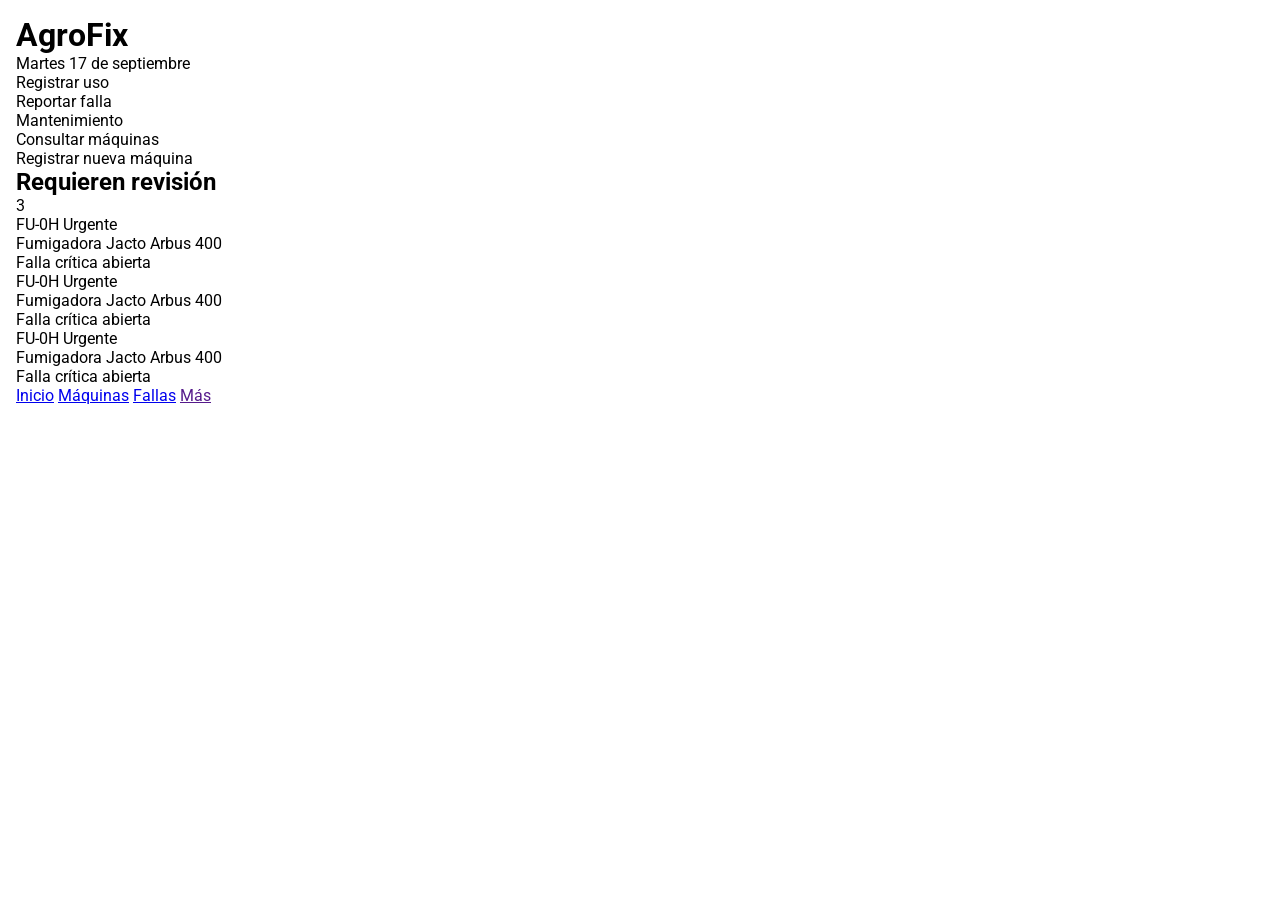
==== index.html @ add8a88b "First commit" ====
<!DOCTYPE html>
<html lang="en">
<head>
    <meta charset="UTF-8">
    <meta name="viewport" content="width=device-width, initial-scale=1.0">
    <title>AgroFix</title>

    <link rel="stylesheet" href="./assets/css/main.css">

    <link rel="preconnect" href="https://fonts.googleapis.com">
    <link rel="preconnect" href="https://fonts.gstatic.com" crossorigin>
    <link href="https://fonts.googleapis.com/css2?family=Roboto:ital,wght@0,100..900;1,100..900&display=swap" rel="stylesheet">
</head>
<body>
    <header>
        <h1>AgroFix</h1>
        <span>Martes 17 de septiembre</span>
    </header>

    <main>
        <section>
            <div>Registrar uso</div>
            <div>Reportar falla</div>
            <div>Mantenimiento</div>
            <div>Consultar máquinas</div>
            <div>Registrar nueva máquina</div>
        </section>

        <section>
            <div>
                <h2>Requieren revisión</h2>
                <span>3</span>
            </div>
            <div>
                <div>
                    <span>FU-0H</span>
                    <span>Urgente</span>
                </div>
                <div>
                    <p>Fumigadora Jacto Arbus 400</p>
                    <p>Falla crítica abierta</p>
                </div>
            </div>
            <div>
                <div>
                    <span>FU-0H</span>
                    <span>Urgente</span>
                </div>
                <p>Fumigadora Jacto Arbus 400</p>
                <p>Falla crítica abierta</p>
            </div>
            <div>
                <div>
                    <span>FU-0H</span>
                    <span>Urgente</span>
                </div>
                <p>Fumigadora Jacto Arbus 400</p>
                <p>Falla crítica abierta</p>
            </div>
        </section>

        <nav>
            <a href="/">Inicio</a>
            <a href="./pages/maquinas.html">Máquinas</a>
            <a href="./pages/fallas.html">Fallas</a>
            <a href="">Más</a>
        </nav>
    </main>
</body>
</html>
---- assets/css/main.css ----
@import url("variables.css");

* {
    margin: 0;
    padding: 0;
    box-sizing: border-box;
    font-family: var(--main-font);
}

body {
    background: var(--exterior-color);
    padding: var(--space-4);
}
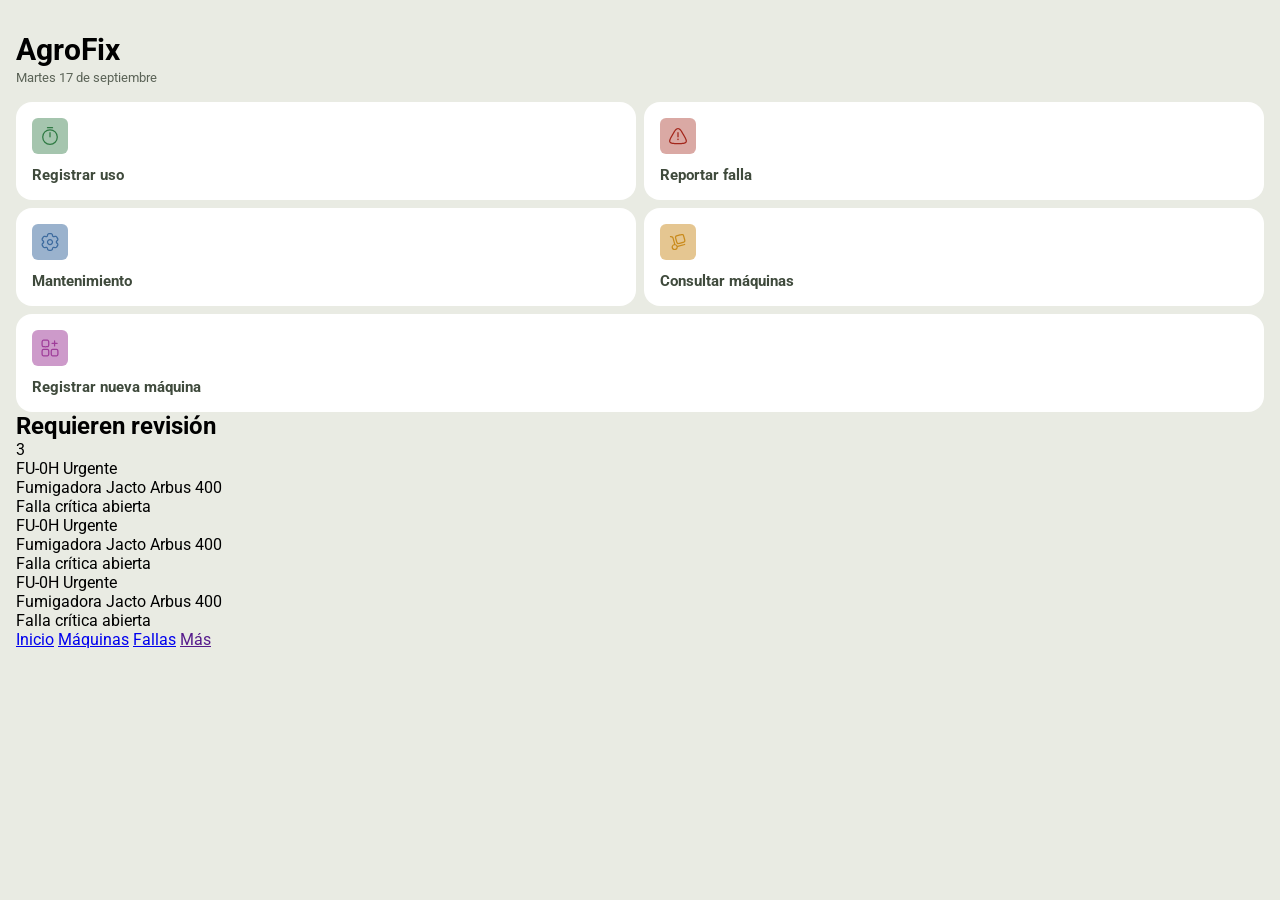
==== commit 98f67fcf: "Basic styles for main components at index.html" ====
--- a/index.html
+++ b/index.html
@@ -10,20 +10,48 @@
     <link rel="preconnect" href="https://fonts.googleapis.com">
     <link rel="preconnect" href="https://fonts.gstatic.com" crossorigin>
     <link href="https://fonts.googleapis.com/css2?family=Roboto:ital,wght@0,100..900;1,100..900&display=swap" rel="stylesheet">
+    <link rel="stylesheet" href="./assets/css/pages-styles/index.css">
 </head>
 <body>
-    <header>
+    <header class="index__header-container">
         <h1>AgroFix</h1>
-        <span>Martes 17 de septiembre</span>
+        <span class="index__header-date">Martes 17 de septiembre</span>
     </header>
 
     <main>
-        <section>
-            <div>Registrar uso</div>
-            <div>Reportar falla</div>
-            <div>Mantenimiento</div>
-            <div>Consultar máquinas</div>
-            <div>Registrar nueva máquina</div>
+        <section class="index__main-container">
+            <div class="index__registration">
+                <div class="index__main-svg-container--green">
+                    <svg xmlns="http://www.w3.org/2000/svg" width="20" height="20" viewBox="0 0 24 24" fill="none"><path d="M20.75 13.25C20.75 18.08 16.83 22 12 22C7.17 22 3.25 18.08 3.25 13.25C3.25 8.42 7.17 4.5 12 4.5C16.83 4.5 20.75 8.42 20.75 13.25Z" stroke="currentColor" stroke-width="1.5" stroke-linecap="round" stroke-linejoin="round"></path><path d="M12 8V13" stroke="currentColor" stroke-width="1.5" stroke-linecap="round" stroke-linejoin="round"></path><path d="M9 2H15" stroke="currentColor" stroke-width="1.5" stroke-miterlimit="10" stroke-linecap="round" stroke-linejoin="round"></path></svg>
+                </div>
+                <span class="index__main-card-text">Registrar uso</span>
+            </div>
+            <div class="index__registration">
+                <div class="index__main-svg-container--red">
+                    <svg xmlns="http://www.w3.org/2000/svg" width="20" height="20" viewBox="0 0 24 24" fill="none"><path d="M12 7.25C12.4142 7.25 12.75 7.58579 12.75 8V13C12.75 13.4142 12.4142 13.75 12 13.75C11.5858 13.75 11.25 13.4142 11.25 13V8C11.25 7.58579 11.5858 7.25 12 7.25Z" fill="currentColor"></path><path d="M12 17C12.5523 17 13 16.5523 13 16C13 15.4477 12.5523 15 12 15C11.4477 15 11 15.4477 11 16C11 16.5523 11.4477 17 12 17Z" fill="currentColor"></path><path fill-rule="evenodd" clip-rule="evenodd" d="M8.2944 4.47643C9.36631 3.11493 10.5018 2.25 12 2.25C13.4981 2.25 14.6336 3.11493 15.7056 4.47643C16.7598 5.81544 17.8769 7.79622 19.3063 10.3305L19.7418 11.1027C20.9234 13.1976 21.8566 14.8523 22.3468 16.1804C22.8478 17.5376 22.9668 18.7699 22.209 19.8569C21.4736 20.9118 20.2466 21.3434 18.6991 21.5471C17.1576 21.75 15.0845 21.75 12.4248 21.75H11.5752C8.91552 21.75 6.84239 21.75 5.30082 21.5471C3.75331 21.3434 2.52637 20.9118 1.79099 19.8569C1.03318 18.7699 1.15218 17.5376 1.65314 16.1804C2.14334 14.8523 3.07658 13.1977 4.25818 11.1027L4.69361 10.3307C6.123 7.79629 7.24019 5.81547 8.2944 4.47643ZM9.47297 5.40432C8.49896 6.64148 7.43704 8.51988 5.96495 11.1299L5.60129 11.7747C4.37507 13.9488 3.50368 15.4986 3.06034 16.6998C2.6227 17.8855 2.68338 18.5141 3.02148 18.9991C3.38202 19.5163 4.05873 19.8706 5.49659 20.0599C6.92858 20.2484 8.9026 20.25 11.6363 20.25H12.3636C15.0974 20.25 17.0714 20.2484 18.5034 20.0599C19.9412 19.8706 20.6179 19.5163 20.9785 18.9991C21.3166 18.5141 21.3773 17.8855 20.9396 16.6998C20.4963 15.4986 19.6249 13.9488 18.3987 11.7747L18.035 11.1299C16.5629 8.51987 15.501 6.64148 14.527 5.40431C13.562 4.17865 12.8126 3.75 12 3.75C11.1874 3.75 10.4379 4.17865 9.47297 5.40432Z" fill="currentColor"></path></svg>
+                </div>
+                <span class="index__main-card-text">Reportar falla</span>
+            </div>
+            <div class="index__registration">
+                <div class="index__main-svg-container--blue">
+                    <svg xmlns="http://www.w3.org/2000/svg" width="20" height="20" viewBox="0 0 24 24" fill="none"><path fill-rule="evenodd" clip-rule="evenodd" d="M12 8.25C9.92894 8.25 8.25 9.92893 8.25 12C8.25 14.0711 9.92894 15.75 12 15.75C14.0711 15.75 15.75 14.0711 15.75 12C15.75 9.92893 14.0711 8.25 12 8.25ZM9.75 12C9.75 10.7574 10.7574 9.75 12 9.75C13.2426 9.75 14.25 10.7574 14.25 12C14.25 13.2426 13.2426 14.25 12 14.25C10.7574 14.25 9.75 13.2426 9.75 12Z" fill="currentColor"></path><path fill-rule="evenodd" clip-rule="evenodd" d="M11.9747 1.25C11.5303 1.24999 11.1592 1.24999 10.8546 1.27077C10.5375 1.29241 10.238 1.33905 9.94761 1.45933C9.27379 1.73844 8.73843 2.27379 8.45932 2.94762C8.31402 3.29842 8.27467 3.66812 8.25964 4.06996C8.24756 4.39299 8.08454 4.66251 7.84395 4.80141C7.60337 4.94031 7.28845 4.94673 7.00266 4.79568C6.64714 4.60777 6.30729 4.45699 5.93083 4.40743C5.20773 4.31223 4.47642 4.50819 3.89779 4.95219C3.64843 5.14353 3.45827 5.3796 3.28099 5.6434C3.11068 5.89681 2.92517 6.21815 2.70294 6.60307L2.67769 6.64681C2.45545 7.03172 2.26993 7.35304 2.13562 7.62723C1.99581 7.91267 1.88644 8.19539 1.84541 8.50701C1.75021 9.23012 1.94617 9.96142 2.39016 10.5401C2.62128 10.8412 2.92173 11.0602 3.26217 11.2741C3.53595 11.4461 3.68788 11.7221 3.68786 12C3.68785 12.2778 3.53592 12.5538 3.26217 12.7258C2.92169 12.9397 2.62121 13.1587 2.39007 13.4599C1.94607 14.0385 1.75012 14.7698 1.84531 15.4929C1.88634 15.8045 1.99571 16.0873 2.13552 16.3727C2.26983 16.6469 2.45535 16.9682 2.67758 17.3531L2.70284 17.3969C2.92507 17.7818 3.11058 18.1031 3.28089 18.3565C3.45817 18.6203 3.64833 18.8564 3.89769 19.0477C4.47632 19.4917 5.20763 19.6877 5.93073 19.5925C6.30717 19.5429 6.647 19.3922 7.0025 19.2043C7.28833 19.0532 7.60329 19.0596 7.8439 19.1986C8.08452 19.3375 8.24756 19.607 8.25964 19.9301C8.27467 20.3319 8.31403 20.7016 8.45932 21.0524C8.73843 21.7262 9.27379 22.2616 9.94761 22.5407C10.238 22.661 10.5375 22.7076 10.8546 22.7292C11.1592 22.75 11.5303 22.75 11.9747 22.75H12.0252C12.4697 22.75 12.8407 22.75 13.1454 22.7292C13.4625 22.7076 13.762 22.661 14.0524 22.5407C14.7262 22.2616 15.2616 21.7262 15.5407 21.0524C15.686 20.7016 15.7253 20.3319 15.7403 19.93C15.7524 19.607 15.9154 19.3375 16.156 19.1985C16.3966 19.0596 16.7116 19.0532 16.9974 19.2042C17.3529 19.3921 17.6927 19.5429 18.0692 19.5924C18.7923 19.6876 19.5236 19.4917 20.1022 19.0477C20.3516 18.8563 20.5417 18.6203 20.719 18.3565C20.8893 18.1031 21.0748 17.7818 21.297 17.3969L21.3223 17.3531C21.5445 16.9682 21.7301 16.6468 21.8644 16.3726C22.0042 16.0872 22.1135 15.8045 22.1546 15.4929C22.2498 14.7697 22.0538 14.0384 21.6098 13.4598C21.3787 13.1586 21.0782 12.9397 20.7378 12.7258C20.464 12.5538 20.3121 12.2778 20.3121 11.9999C20.3121 11.7221 20.464 11.4462 20.7377 11.2742C21.0783 11.0603 21.3788 10.8414 21.6099 10.5401C22.0539 9.96149 22.2499 9.23019 22.1547 8.50708C22.1136 8.19546 22.0043 7.91274 21.8645 7.6273C21.7302 7.35313 21.5447 7.03183 21.3224 6.64695L21.2972 6.60318C21.0749 6.21825 20.8894 5.89688 20.7191 5.64347C20.5418 5.37967 20.3517 5.1436 20.1023 4.95225C19.5237 4.50826 18.7924 4.3123 18.0692 4.4075C17.6928 4.45706 17.353 4.60782 16.9975 4.79572C16.7117 4.94679 16.3967 4.94036 16.1561 4.80144C15.9155 4.66253 15.7524 4.39297 15.7403 4.06991C15.7253 3.66808 15.686 3.2984 15.5407 2.94762C15.2616 2.27379 14.7262 1.73844 14.0524 1.45933C13.762 1.33905 13.4625 1.29241 13.1454 1.27077C12.8407 1.24999 12.4697 1.24999 12.0252 1.25H11.9747ZM10.5216 2.84515C10.5988 2.81319 10.716 2.78372 10.9567 2.76729C11.2042 2.75041 11.5238 2.75 12 2.75C12.4762 2.75 12.7958 2.75041 13.0432 2.76729C13.284 2.78372 13.4012 2.81319 13.4783 2.84515C13.7846 2.97202 14.028 3.21536 14.1548 3.52165C14.1949 3.61826 14.228 3.76887 14.2414 4.12597C14.271 4.91835 14.68 5.68129 15.4061 6.10048C16.1321 6.51968 16.9974 6.4924 17.6984 6.12188C18.0143 5.9549 18.1614 5.90832 18.265 5.89467C18.5937 5.8514 18.9261 5.94047 19.1891 6.14228C19.2554 6.19312 19.3395 6.27989 19.4741 6.48016C19.6125 6.68603 19.7726 6.9626 20.0107 7.375C20.2488 7.78741 20.4083 8.06438 20.5174 8.28713C20.6235 8.50382 20.6566 8.62007 20.6675 8.70287C20.7108 9.03155 20.6217 9.36397 20.4199 9.62698C20.3562 9.70995 20.2424 9.81399 19.9397 10.0041C19.2684 10.426 18.8122 11.1616 18.8121 11.9999C18.8121 12.8383 19.2683 13.574 19.9397 13.9959C20.2423 14.186 20.3561 14.29 20.4198 14.373C20.6216 14.636 20.7107 14.9684 20.6674 15.2971C20.6565 15.3799 20.6234 15.4961 20.5173 15.7128C20.4082 15.9355 20.2487 16.2125 20.0106 16.6249C19.7725 17.0373 19.6124 17.3139 19.474 17.5198C19.3394 17.72 19.2553 17.8068 19.189 17.8576C18.926 18.0595 18.5936 18.1485 18.2649 18.1053C18.1613 18.0916 18.0142 18.045 17.6983 17.8781C16.9973 17.5075 16.132 17.4803 15.4059 17.8995C14.68 18.3187 14.271 19.0816 14.2414 19.874C14.228 20.2311 14.1949 20.3817 14.1548 20.4784C14.028 20.7846 13.7846 21.028 13.4783 21.1549C13.4012 21.1868 13.284 21.2163 13.0432 21.2327C12.7958 21.2496 12.4762 21.25 12 21.25C11.5238 21.25 11.2042 21.2496 10.9567 21.2327C10.716 21.2163 10.5988 21.1868 10.5216 21.1549C10.2154 21.028 9.97201 20.7846 9.84514 20.4784C9.80512 20.3817 9.77195 20.2311 9.75859 19.874C9.72896 19.0817 9.31997 18.3187 8.5939 17.8995C7.86784 17.4803 7.00262 17.5076 6.30158 17.8781C5.98565 18.0451 5.83863 18.0917 5.73495 18.1053C5.40626 18.1486 5.07385 18.0595 4.81084 17.8577C4.74458 17.8069 4.66045 17.7201 4.52586 17.5198C4.38751 17.314 4.22736 17.0374 3.98926 16.625C3.75115 16.2126 3.59171 15.9356 3.4826 15.7129C3.37646 15.4962 3.34338 15.3799 3.33248 15.2971C3.28921 14.9684 3.37828 14.636 3.5801 14.373C3.64376 14.2901 3.75761 14.186 4.0602 13.9959C4.73158 13.5741 5.18782 12.8384 5.18786 12.0001C5.18791 11.1616 4.73165 10.4259 4.06021 10.004C3.75769 9.81389 3.64385 9.70987 3.58019 9.62691C3.37838 9.3639 3.28931 9.03149 3.33258 8.7028C3.34348 8.62001 3.37656 8.50375 3.4827 8.28707C3.59181 8.06431 3.75125 7.78734 3.98935 7.37493C4.22746 6.96253 4.3876 6.68596 4.52596 6.48009C4.66055 6.27983 4.74468 6.19305 4.81093 6.14222C5.07395 5.9404 5.40636 5.85133 5.73504 5.8946C5.83873 5.90825 5.98576 5.95483 6.30173 6.12184C7.00273 6.49235 7.86791 6.51962 8.59394 6.10045C9.31998 5.68128 9.72896 4.91837 9.75859 4.12602C9.77195 3.76889 9.80512 3.61827 9.84514 3.52165C9.97201 3.21536 10.2154 2.97202 10.5216 2.84515Z" fill="currentColor"></path></svg>
+                </div>
+                <span>Mantenimiento</span>
+            </div>
+            <div class="index__registration">
+                <div class="index__main-svg-container--yellow">
+                    <svg xmlns="http://www.w3.org/2000/svg" width="20" height="20" viewBox="0 0 24 24" fill="none"><path fill-rule="evenodd" clip-rule="evenodd" d="M18.0909 2.54877C17.5385 2.23946 16.9504 2.20831 16.3288 2.286C15.7383 2.3598 15.02 2.54651 14.1567 2.7709L12.1384 3.2954C11.2755 3.51963 10.557 3.70634 10.0072 3.92891C9.4292 4.16293 8.92943 4.47736 8.60526 5.02195C8.27903 5.56998 8.24664 6.15584 8.32794 6.76777C8.40459 7.34473 8.59805 8.04488 8.82853 8.87901L9.37108 10.8429C9.60161 11.6775 9.79499 12.3775 10.0259 12.9139C10.271 13.4835 10.5985 13.9684 11.1541 14.2795C11.7064 14.5888 12.2945 14.62 12.9162 14.5423C13.5066 14.4685 14.225 14.2818 15.0882 14.0574L17.1066 13.5329C17.9695 13.3086 18.688 13.1219 19.2377 12.8994C19.8157 12.6653 20.3155 12.3509 20.6397 11.8063C20.9659 11.2583 20.9983 10.6724 20.917 10.0605C20.8403 9.48355 20.6469 8.7834 20.4164 7.94926L19.8738 5.98536C19.6433 5.1508 19.4499 4.45076 19.2191 3.91434C18.9739 3.34477 18.6465 2.85989 18.0909 2.54877ZM14.485 4.2354C15.4099 3.99503 16.0331 3.83463 16.5148 3.77442C16.9764 3.71673 17.1974 3.7676 17.358 3.85754C17.5154 3.94567 17.6656 4.09931 17.8413 4.50734C18.0265 4.93768 18.1937 5.53684 18.442 6.43548L18.9564 8.29754C19.2048 9.19641 19.3687 9.79611 19.4301 10.2581C19.4883 10.6968 19.4362 10.8956 19.3508 11.0391C19.2633 11.186 19.1047 11.3349 18.6748 11.509C18.2271 11.6903 17.605 11.8535 16.6798 12.0939L14.76 12.5929C13.835 12.8333 13.2118 12.9937 12.7301 13.0539C12.2685 13.1116 12.0476 13.0607 11.8869 12.9707C11.7296 12.8826 11.5793 12.729 11.4037 12.3209C11.2185 11.8906 11.0512 11.2914 10.8029 10.3928L10.2885 8.53074C10.0402 7.63187 9.87625 7.03217 9.81487 6.57022C9.75658 6.13148 9.80876 5.93269 9.89418 5.78921C9.98164 5.64227 10.1402 5.49334 10.5701 5.31928C11.0179 5.138 11.64 4.97476 12.5651 4.73434L14.485 4.2354Z" fill="currentColor"></path><path fill-rule="evenodd" clip-rule="evenodd" d="M3.2007 4.72469C2.80157 4.61396 2.38823 4.84775 2.27749 5.24688C2.16675 5.64602 2.40054 6.05936 2.79968 6.17009L4.50338 6.64278C4.92898 6.76086 5.24592 7.08236 5.35419 7.47427L7.3055 14.5374C7.23053 14.5521 7.1556 14.5692 7.0808 14.5887C5.10375 15.1025 3.89563 17.0913 4.43836 19.0558C4.97848 21.0108 7.03215 22.1384 9.00137 21.6266C10.7247 21.1788 11.8638 19.6102 11.7683 17.9139L20.1888 15.7256C20.5897 15.6214 20.8303 15.2119 20.7261 14.811C20.6219 14.4101 20.2124 14.1696 19.8115 14.2738L11.3734 16.4667C10.8651 15.4794 9.93146 14.7927 8.86688 14.5562L6.80003 7.07483C6.5469 6.1586 5.82129 5.45177 4.9044 5.19738L3.2007 4.72469ZM7.45809 16.0404C8.66981 15.7255 9.88575 16.4288 10.198 17.5589C10.5076 18.6796 9.82797 19.862 8.62408 20.1748C7.41235 20.4897 6.19641 19.7864 5.8842 18.6563C5.5746 17.5357 6.25419 16.3533 7.45809 16.0404Z" fill="currentColor"></path></svg>
+                </div>
+                <span>Consultar máquinas</span>
+            </div>
+            <div class="index__registration">
+                <div class="index__main-svg-container--purple">
+                    <svg xmlns="http://www.w3.org/2000/svg" width="20" height="20" viewBox="0 0 24 24" fill="none"><path fill-rule="evenodd" clip-rule="evenodd" d="M6.448 1.75C5.54954 1.74997 4.8003 1.74995 4.20552 1.82991C3.57773 1.91432 3.01093 2.09999 2.55546 2.55546C2.09999 3.01093 1.91432 3.57773 1.82991 4.20552C1.74995 4.8003 1.74997 5.54951 1.75 6.44798V6.552C1.74997 7.45047 1.74995 8.19971 1.82991 8.79448C1.91432 9.42228 2.09999 9.98908 2.55546 10.4445C3.01093 10.9 3.57773 11.0857 4.20552 11.1701C4.8003 11.2501 5.54951 11.25 6.44798 11.25H6.552C7.45047 11.25 8.19971 11.2501 8.79448 11.1701C9.42228 11.0857 9.98908 10.9 10.4445 10.4445C10.9 9.98908 11.0857 9.42228 11.1701 8.79448C11.2501 8.19971 11.25 7.4505 11.25 6.55203V6.44801C11.25 5.54954 11.2501 4.8003 11.1701 4.20552C11.0857 3.57773 10.9 3.01093 10.4445 2.55546C9.98908 2.09999 9.42228 1.91432 8.79448 1.82991C8.19971 1.74995 7.4505 1.74997 6.55203 1.75H6.448ZM3.61612 3.61612C3.74644 3.4858 3.94393 3.37858 4.4054 3.31654C4.88843 3.2516 5.53599 3.25 6.5 3.25C7.46401 3.25 8.11157 3.2516 8.59461 3.31654C9.05607 3.37858 9.25357 3.4858 9.38389 3.61612C9.5142 3.74644 9.62143 3.94393 9.68347 4.4054C9.74841 4.88843 9.75 5.53599 9.75 6.5C9.75 7.46401 9.74841 8.11157 9.68347 8.59461C9.62143 9.05607 9.5142 9.25357 9.38389 9.38389C9.25357 9.5142 9.05607 9.62143 8.59461 9.68347C8.11157 9.74841 7.46401 9.75 6.5 9.75C5.53599 9.75 4.88843 9.74841 4.4054 9.68347C3.94393 9.62143 3.74644 9.5142 3.61612 9.38389C3.4858 9.25357 3.37858 9.05607 3.31654 8.59461C3.2516 8.11157 3.25 7.46401 3.25 6.5C3.25 5.53599 3.2516 4.88843 3.31654 4.4054C3.37858 3.94393 3.4858 3.74644 3.61612 3.61612Z" fill="currentColor"></path><path d="M18.25 3.5C18.25 3.08579 17.9142 2.75 17.5 2.75C17.0858 2.75 16.75 3.08579 16.75 3.5V5.75H14.5C14.0858 5.75 13.75 6.08579 13.75 6.5C13.75 6.91422 14.0858 7.25 14.5 7.25H16.75V9.5C16.75 9.91422 17.0858 10.25 17.5 10.25C17.9142 10.25 18.25 9.91422 18.25 9.5V7.25H20.5C20.9142 7.25 21.25 6.91422 21.25 6.5C21.25 6.08579 20.9142 5.75 20.5 5.75H18.25V3.5Z" fill="currentColor"></path><path fill-rule="evenodd" clip-rule="evenodd" d="M17.448 12.75H17.552C18.4505 12.75 19.1997 12.7499 19.7945 12.8299C20.4223 12.9143 20.9891 13.1 21.4445 13.5555C21.9 14.0109 22.0857 14.5777 22.1701 15.2055C22.2501 15.8003 22.25 16.5495 22.25 17.4479V17.552C22.25 18.4505 22.2501 19.1997 22.1701 19.7945C22.0857 20.4223 21.9 20.9891 21.4445 21.4445C20.9891 21.9 20.4223 22.0857 19.7945 22.1701C19.1997 22.2501 18.4505 22.25 17.5521 22.25H17.448C16.5496 22.25 15.8003 22.2501 15.2055 22.1701C14.5777 22.0857 14.0109 21.9 13.5555 21.4445C13.1 20.9891 12.9143 20.4223 12.8299 19.7945C12.7499 19.1997 12.75 18.4505 12.75 17.552V17.448C12.75 16.5495 12.7499 15.8003 12.8299 15.2055C12.9143 14.5777 13.1 14.0109 13.5555 13.5555C14.0109 13.1 14.5777 12.9143 15.2055 12.8299C15.8003 12.7499 16.5495 12.75 17.448 12.75ZM15.4054 14.3165C14.9439 14.3786 14.7464 14.4858 14.6161 14.6161C14.4858 14.7464 14.3786 14.9439 14.3165 15.4054C14.2516 15.8884 14.25 16.536 14.25 17.5C14.25 18.464 14.2516 19.1116 14.3165 19.5946C14.3786 20.0561 14.4858 20.2536 14.6161 20.3839C14.7464 20.5142 14.9439 20.6214 15.4054 20.6835C15.8884 20.7484 16.536 20.75 17.5 20.75C18.464 20.75 19.1116 20.7484 19.5946 20.6835C20.0561 20.6214 20.2536 20.5142 20.3839 20.3839C20.5142 20.2536 20.6214 20.0561 20.6835 19.5946C20.7484 19.1116 20.75 18.464 20.75 17.5C20.75 16.536 20.7484 15.8884 20.6835 15.4054C20.6214 14.9439 20.5142 14.7464 20.3839 14.6161C20.2536 14.4858 20.0561 14.3786 19.5946 14.3165C19.1116 14.2516 18.464 14.25 17.5 14.25C16.536 14.25 15.8884 14.2516 15.4054 14.3165Z" fill="currentColor"></path><path fill-rule="evenodd" clip-rule="evenodd" d="M6.448 12.75C5.54952 12.75 4.8003 12.7499 4.20552 12.8299C3.57773 12.9143 3.01093 13.1 2.55546 13.5555C2.09999 14.0109 1.91432 14.5777 1.82991 15.2055C1.74995 15.8003 1.74997 16.5495 1.75 17.448V17.552C1.74997 18.4505 1.74995 19.1997 1.82991 19.7945C1.91432 20.4223 2.09999 20.9891 2.55546 21.4445C3.01093 21.9 3.57773 22.0857 4.20552 22.1701C4.8003 22.2501 5.54951 22.25 6.44798 22.25H6.552C7.45047 22.25 8.19971 22.2501 8.79448 22.1701C9.42228 22.0857 9.98908 21.9 10.4445 21.4445C10.9 20.9891 11.0857 20.4223 11.1701 19.7945C11.2501 19.1997 11.25 18.4505 11.25 17.552V17.448C11.25 16.5495 11.2501 15.8003 11.1701 15.2055C11.0857 14.5777 10.9 14.0109 10.4445 13.5555C9.98908 13.1 9.42228 12.9143 8.79448 12.8299C8.1997 12.7499 7.45048 12.75 6.552 12.75H6.448ZM3.61612 14.6161C3.74644 14.4858 3.94393 14.3786 4.4054 14.3165C4.88843 14.2516 5.53599 14.25 6.5 14.25C7.46401 14.25 8.11157 14.2516 8.59461 14.3165C9.05607 14.3786 9.25357 14.4858 9.38389 14.6161C9.5142 14.7464 9.62143 14.9439 9.68347 15.4054C9.74841 15.8884 9.75 16.536 9.75 17.5C9.75 18.464 9.74841 19.1116 9.68347 19.5946C9.62143 20.0561 9.5142 20.2536 9.38389 20.3839C9.25357 20.5142 9.05607 20.6214 8.59461 20.6835C8.11157 20.7484 7.46401 20.75 6.5 20.75C5.53599 20.75 4.88843 20.7484 4.4054 20.6835C3.94393 20.6214 3.74644 20.5142 3.61612 20.3839C3.4858 20.2536 3.37858 20.0561 3.31654 19.5946C3.2516 19.1116 3.25 18.464 3.25 17.5C3.25 16.536 3.2516 15.8884 3.31654 15.4054C3.37858 14.9439 3.4858 14.7464 3.61612 14.6161Z" fill="currentColor"></path></svg>
+                </div>
+                <span>
+                    Registrar nueva máquina
+                </span>
+            </div>
         </section>
 
         <section>
--- a/assets/css/main.css
+++ b/assets/css/main.css
@@ -8,6 +8,6 @@
 }
 
 body {
-    background: var(--exterior-color);
+    background: var(--bg-canvas);
     padding: var(--space-4);
 }
--- a/assets/css/pages-styles/index.css
+++ b/assets/css/pages-styles/index.css
@@ -0,0 +1,99 @@
+@import url("../variables.css");
+
+/* ------------ INDEX HEADER SECTION ------------- */
+.index__header-container {
+    padding: var(--space-4) 0;
+}
+
+.index__header-container h1 {
+    font-size: var(--text-h1);
+}
+
+.index__header-date {
+    font-size: var(--text-sm);
+    color: var(--text-muted);
+}
+
+/* -------------- MAIN HEADER SECTION ------------------- */
+.index__main-container {
+    display: grid;
+    grid-template-columns: repeat(2, 1fr);
+    gap: var(--space-2);
+    justify-content: space-between;
+}
+
+.index__registration {    
+    display: flex;
+    flex-direction: column;
+    gap: var(--space-3);
+    padding: var(--space-4);
+    background: var(--surface);
+    border-radius: var(--radius-card-m);
+    font-weight: bold;
+    cursor: pointer;
+}
+
+.index__registration:not(:last-child) {
+    width: 100%;
+}
+
+.index__registration:last-child {
+    grid-column: span 2;
+}
+
+.index__registration span {
+    font-size: var(--text-h3);
+    color: var(--text-sync);
+}
+
+.index__main-svg-container--green,
+.index__main-svg-container--red,
+.index__main-svg-container--blue,
+.index__main-svg-container--yellow,
+.index__main-svg-container--purple {
+    display: flex;
+    align-items: center;
+    padding: var(--space-2);
+    border-radius: var(--radius-xs);
+    width: fit-content;
+}
+
+.index__main-svg-container--green {
+    background: #2f7a436e;
+}
+
+.index__main-svg-container--green svg{
+    color: #2F7A43;
+}
+
+.index__main-svg-container--red {
+    background: #a3261b65;
+}
+
+.index__main-svg-container--red svg {
+    color: #A3261B;
+}
+
+.index__main-svg-container--blue {
+    background: #3c6a9e84;
+}
+
+.index__main-svg-container--blue svg {
+    color: #3C6A9E;
+}
+
+.index__main-svg-container--yellow {
+    background: #c9891b7a;
+}
+
+.index__main-svg-container--yellow svg {
+    color: #C98A1B;
+}
+
+.index__main-svg-container--purple {
+    background: #9e3c9984;
+}
+
+.index__main-svg-container--purple svg {
+    color: #9e3c99;
+}
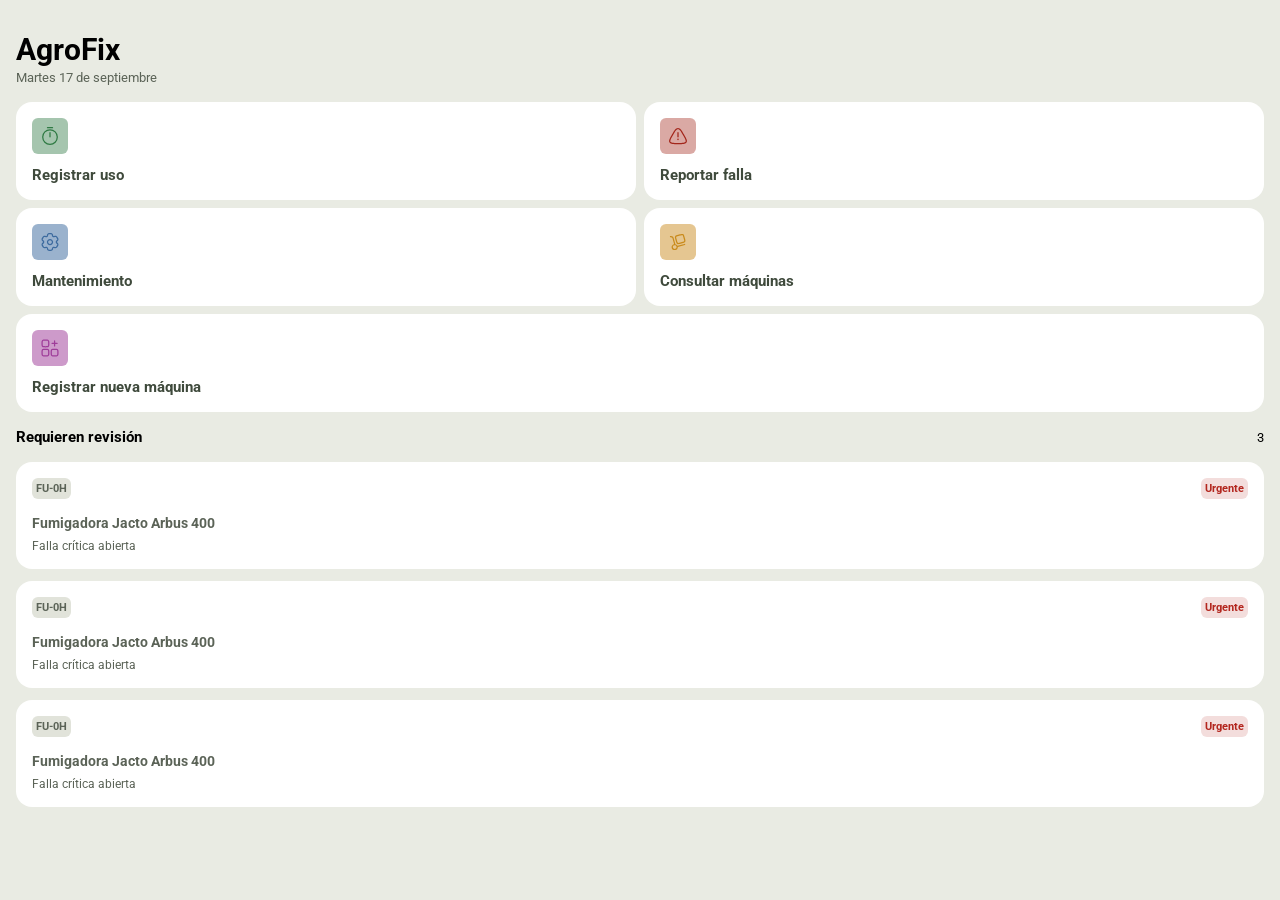
==== commit 80a8460c: "index basic styles" ====
--- a/index.html
+++ b/index.html
@@ -11,6 +11,7 @@
     <link rel="preconnect" href="https://fonts.gstatic.com" crossorigin>
     <link href="https://fonts.googleapis.com/css2?family=Roboto:ital,wght@0,100..900;1,100..900&display=swap" rel="stylesheet">
     <link rel="stylesheet" href="./assets/css/pages-styles/index.css">
+    <link rel="stylesheet" href="./assets/css/components/mobile-navbar.css">
 </head>
 <body>
     <header class="index__header-container">
@@ -19,7 +20,7 @@
     </header>
 
     <main>
-        <section class="index__main-container">
+        <section class="index__main-cards">
             <div class="index__registration">
                 <div class="index__main-svg-container--green">
                     <svg xmlns="http://www.w3.org/2000/svg" width="20" height="20" viewBox="0 0 24 24" fill="none"><path d="M20.75 13.25C20.75 18.08 16.83 22 12 22C7.17 22 3.25 18.08 3.25 13.25C3.25 8.42 7.17 4.5 12 4.5C16.83 4.5 20.75 8.42 20.75 13.25Z" stroke="currentColor" stroke-width="1.5" stroke-linecap="round" stroke-linejoin="round"></path><path d="M12 8V13" stroke="currentColor" stroke-width="1.5" stroke-linecap="round" stroke-linejoin="round"></path><path d="M9 2H15" stroke="currentColor" stroke-width="1.5" stroke-miterlimit="10" stroke-linecap="round" stroke-linejoin="round"></path></svg>
@@ -54,44 +55,63 @@
             </div>
         </section>
 
-        <section>
-            <div>
-                <h2>Requieren revisión</h2>
+        <section class="index__main-checking">
+            <div class="index__main-checking-titles">
+                <h2 class="index__main-checking-secTitle">Requieren revisión</h2>
                 <span>3</span>
             </div>
-            <div>
-                <div>
-                    <span>FU-0H</span>
-                    <span>Urgente</span>
-                </div>
-                <div>
-                    <p>Fumigadora Jacto Arbus 400</p>
-                    <p>Falla crítica abierta</p>
-                </div>
+            <div class="index__main-checking-machines-container">
+                <article class="index__main-checking-card">
+                    <div class="index__main-checking-card-title">
+                        <span>FU-0H</span>
+                        <span>Urgente</span>
+                    </div>
+                    <div class="index__main-checking-card-info">
+                        <p>Fumigadora Jacto Arbus 400</p>
+                        <p>Falla crítica abierta</p>
+                    </div>
+                </article>
+                <article class="index__main-checking-card">
+                    <div class="index__main-checking-card-title">
+                        <span>FU-0H</span>
+                        <span>Urgente</span>
+                    </div>
+                    <div class="index__main-checking-card-info">
+                        <p>Fumigadora Jacto Arbus 400</p>
+                        <p>Falla crítica abierta</p>
+                    </div>
+                </article>
+                <article class="index__main-checking-card">
+                    <div class="index__main-checking-card-title">
+                        <span>FU-0H</span>
+                        <span>Urgente</span>
+                    </div>
+                    <div class="index__main-checking-card-info">
+                        <p>Fumigadora Jacto Arbus 400</p>
+                        <p>Falla crítica abierta</p>
+                    </div>
+                </article>
             </div>
-            <div>
-                <div>
-                    <span>FU-0H</span>
-                    <span>Urgente</span>
-                </div>
-                <p>Fumigadora Jacto Arbus 400</p>
-                <p>Falla crítica abierta</p>
-            </div>
-            <div>
-                <div>
-                    <span>FU-0H</span>
-                    <span>Urgente</span>
-                </div>
-                <p>Fumigadora Jacto Arbus 400</p>
-                <p>Falla crítica abierta</p>
-            </div>
+            
         </section>
 
-        <nav>
-            <a href="/">Inicio</a>
-            <a href="./pages/maquinas.html">Máquinas</a>
-            <a href="./pages/fallas.html">Fallas</a>
-            <a href="">Más</a>
+        <nav class="mobile-navbar__container">
+            <a class="mobile-navbar__ancord" href="/">
+                <svg xmlns="http://www.w3.org/2000/svg" width="18" height="18" viewBox="0 0 24 24" fill="none"><path fill-rule="evenodd" clip-rule="evenodd" d="M11.093 1.36348C11.6886 1.21502 12.3115 1.21502 12.907 1.36348C13.5836 1.53212 14.188 1.95559 15.0637 2.56921C15.1029 2.59662 15.1425 2.62441 15.1828 2.65258L20.0415 6.05372C20.0729 6.07566 20.1038 6.0973 20.1343 6.11867C20.9195 6.66796 21.4412 7.03291 21.8259 7.51645C22.1656 7.9435 22.42 8.43199 22.575 8.95523C22.7505 9.54767 22.7503 10.1843 22.7501 11.1425C22.75 11.1798 22.75 11.2176 22.75 11.2558V17.2322C22.75 18.0451 22.7501 18.7007 22.7067 19.2316C22.662 19.7782 22.5677 20.2583 22.3413 20.7026C21.9818 21.4082 21.4081 21.9818 20.7025 22.3414C20.2583 22.5677 19.7781 22.6621 19.2315 22.7067C18.7006 22.7501 18.045 22.7501 17.2322 22.7501H16.5738C16.3163 22.7501 16.0799 22.7501 15.8822 22.734C15.669 22.7166 15.4359 22.6767 15.2056 22.5594C14.8763 22.3916 14.6086 22.1239 14.4408 21.7946C14.3234 21.5643 14.2836 21.3311 14.2662 21.118C14.25 20.9203 14.25 20.6838 14.25 20.4263L14.25 16.4002C14.25 15.9678 14.2495 15.6885 14.2321 15.476C14.2154 15.2723 14.1872 15.1968 14.1683 15.1597C14.0964 15.0186 13.9817 14.9038 13.8405 14.8319C13.8034 14.813 13.7279 14.7848 13.5242 14.7681C13.3117 14.7508 13.0325 14.7502 12.6 14.7502H11.4C10.9676 14.7502 10.6884 14.7508 10.4759 14.7681C10.2722 14.7848 10.1966 14.813 10.1595 14.8319C10.0184 14.9038 9.90369 15.0186 9.83179 15.1597C9.81289 15.1968 9.78463 15.2723 9.76799 15.476C9.75062 15.6885 9.75004 15.9678 9.75004 16.4002L9.75004 20.4263C9.75006 20.6838 9.75008 20.9203 9.73392 21.118C9.71651 21.3311 9.67665 21.5643 9.5593 21.7946C9.39152 22.1239 9.12381 22.3916 8.79452 22.5594C8.56422 22.6767 8.33104 22.7166 8.11791 22.734C7.92023 22.7501 7.68375 22.7501 7.42627 22.7501H6.76792C5.95509 22.7501 5.29948 22.7501 4.76857 22.7067C4.22193 22.6621 3.74179 22.5677 3.29758 22.3414C2.59197 21.9818 2.01829 21.4082 1.65877 20.7026C1.43242 20.2583 1.33807 19.7782 1.2934 19.2316C1.25003 18.7007 1.25003 18.045 1.25004 17.2322L1.25004 11.2558C1.25004 11.2176 1.25003 11.1798 1.25002 11.1425C1.24976 10.1843 1.24959 9.54768 1.42511 8.95523C1.58012 8.43199 1.83445 7.9435 2.17421 7.51645C2.55891 7.03292 3.08057 6.66797 3.86571 6.11868C3.89626 6.09731 3.9272 6.07566 3.95855 6.05372L8.81732 2.65258C8.85756 2.62442 8.89722 2.59662 8.93634 2.56921C9.81211 1.95559 10.4165 1.53212 11.093 1.36348ZM12.5442 2.81894C12.1869 2.72987 11.8132 2.72987 11.4558 2.81894C11.0839 2.91166 10.7201 3.15162 9.67751 3.88143L4.81875 7.28257C3.90723 7.92063 3.58036 8.15832 3.34803 8.45034C3.12819 8.72667 2.96362 9.04275 2.86332 9.38131C2.75732 9.7391 2.75004 10.1432 2.75004 11.2558V17.2001C2.75004 18.0526 2.75062 18.6468 2.78842 19.1094C2.8255 19.5633 2.89464 19.8241 2.99528 20.0216C3.21099 20.4449 3.5552 20.7891 3.97856 21.0049C4.17608 21.1055 4.43684 21.1746 4.89072 21.2117C5.35335 21.2495 5.94759 21.2501 6.80004 21.2501H7.40004C7.69244 21.2501 7.86664 21.2495 7.99576 21.239C8.07458 21.2325 8.1077 21.224 8.11658 21.2213C8.16122 21.1978 8.1977 21.1613 8.22122 21.1166C8.22397 21.1078 8.23247 21.0746 8.23891 20.9958C8.24946 20.8667 8.25004 20.6925 8.25004 20.4001L8.25004 16.3713C8.25003 15.9759 8.25001 15.6348 8.27297 15.3539C8.29719 15.0574 8.35068 14.7625 8.49528 14.4787C8.71099 14.0553 9.0552 13.7111 9.47856 13.4954C9.76235 13.3508 10.0573 13.2973 10.3538 13.2731C10.6347 13.2501 10.9758 13.2502 11.3711 13.2502H12.629C13.0243 13.2502 13.3654 13.2501 13.6463 13.2731C13.9428 13.2973 14.2377 13.3508 14.5215 13.4954C14.9449 13.7111 15.2891 14.0553 15.5048 14.4787C15.6494 14.7625 15.7029 15.0574 15.7271 15.3539C15.7501 15.6348 15.7501 15.9759 15.75 16.3712V20.4001C15.75 20.6925 15.7506 20.8667 15.7612 20.9958C15.7676 21.0746 15.7761 21.1078 15.7789 21.1166C15.8024 21.1613 15.8389 21.1978 15.8835 21.2213C15.8924 21.224 15.9255 21.2325 16.0043 21.239C16.1334 21.2495 16.3076 21.2501 16.6 21.2501H17.2C18.0525 21.2501 18.6467 21.2495 19.1094 21.2117C19.5632 21.1746 19.824 21.1055 20.0215 21.0049C20.4449 20.7891 20.7891 20.4449 21.0048 20.0216C21.1054 19.8241 21.1746 19.5633 21.2117 19.1094C21.2495 18.6468 21.25 18.0526 21.25 17.2001V11.2558C21.25 10.1432 21.2428 9.7391 21.1368 9.38131C21.0365 9.04275 20.8719 8.72667 20.652 8.45034C20.4197 8.15832 20.0928 7.92063 19.1813 7.28256L14.3226 3.88143C13.28 3.15162 12.9162 2.91166 12.5442 2.81894ZM15.8809 21.2204L15.8824 21.2209L15.8809 21.2204ZM8.22031 21.1192L8.22087 21.1177L8.22031 21.1192ZM8.11916 21.2204L8.11768 21.2209L8.11916 21.2204Z" fill="currentColor"></path></svg>
+                Inicio
+            </a>
+            <a class="mobile-navbar__ancord" href="./pages/maquinas.html">
+                <svg xmlns="http://www.w3.org/2000/svg" width="18" height="18" viewBox="0 0 24 24" fill="none"><path fill-rule="evenodd" clip-rule="evenodd" d="M18.0909 2.54877C17.5385 2.23946 16.9504 2.20831 16.3288 2.286C15.7383 2.3598 15.02 2.54651 14.1567 2.7709L12.1384 3.2954C11.2755 3.51963 10.557 3.70634 10.0072 3.92891C9.4292 4.16293 8.92943 4.47736 8.60526 5.02195C8.27903 5.56998 8.24664 6.15584 8.32794 6.76777C8.40459 7.34473 8.59805 8.04488 8.82853 8.87901L9.37108 10.8429C9.60161 11.6775 9.79499 12.3775 10.0259 12.9139C10.271 13.4835 10.5985 13.9684 11.1541 14.2795C11.7064 14.5888 12.2945 14.62 12.9162 14.5423C13.5066 14.4685 14.225 14.2818 15.0882 14.0574L17.1066 13.5329C17.9695 13.3086 18.688 13.1219 19.2377 12.8994C19.8157 12.6653 20.3155 12.3509 20.6397 11.8063C20.9659 11.2583 20.9983 10.6724 20.917 10.0605C20.8403 9.48355 20.6469 8.7834 20.4164 7.94926L19.8738 5.98536C19.6433 5.1508 19.4499 4.45076 19.2191 3.91434C18.9739 3.34477 18.6465 2.85989 18.0909 2.54877ZM14.485 4.2354C15.4099 3.99503 16.0331 3.83463 16.5148 3.77442C16.9764 3.71673 17.1974 3.7676 17.358 3.85754C17.5154 3.94567 17.6656 4.09931 17.8413 4.50734C18.0265 4.93768 18.1937 5.53684 18.442 6.43548L18.9564 8.29754C19.2048 9.19641 19.3687 9.79611 19.4301 10.2581C19.4883 10.6968 19.4362 10.8956 19.3508 11.0391C19.2633 11.186 19.1047 11.3349 18.6748 11.509C18.2271 11.6903 17.605 11.8535 16.6798 12.0939L14.76 12.5929C13.835 12.8333 13.2118 12.9937 12.7301 13.0539C12.2685 13.1116 12.0476 13.0607 11.8869 12.9707C11.7296 12.8826 11.5793 12.729 11.4037 12.3209C11.2185 11.8906 11.0512 11.2914 10.8029 10.3928L10.2885 8.53074C10.0402 7.63187 9.87625 7.03217 9.81487 6.57022C9.75658 6.13148 9.80876 5.93269 9.89418 5.78921C9.98164 5.64227 10.1402 5.49334 10.5701 5.31928C11.0179 5.138 11.64 4.97476 12.5651 4.73434L14.485 4.2354Z" fill="currentColor"></path><path fill-rule="evenodd" clip-rule="evenodd" d="M3.2007 4.72469C2.80157 4.61396 2.38823 4.84775 2.27749 5.24688C2.16675 5.64602 2.40054 6.05936 2.79968 6.17009L4.50338 6.64278C4.92898 6.76086 5.24592 7.08236 5.35419 7.47427L7.3055 14.5374C7.23053 14.5521 7.1556 14.5692 7.0808 14.5887C5.10375 15.1025 3.89563 17.0913 4.43836 19.0558C4.97848 21.0108 7.03215 22.1384 9.00137 21.6266C10.7247 21.1788 11.8638 19.6102 11.7683 17.9139L20.1888 15.7256C20.5897 15.6214 20.8303 15.2119 20.7261 14.811C20.6219 14.4101 20.2124 14.1696 19.8115 14.2738L11.3734 16.4667C10.8651 15.4794 9.93146 14.7927 8.86688 14.5562L6.80003 7.07483C6.5469 6.1586 5.82129 5.45177 4.9044 5.19738L3.2007 4.72469ZM7.45809 16.0404C8.66981 15.7255 9.88575 16.4288 10.198 17.5589C10.5076 18.6796 9.82797 19.862 8.62408 20.1748C7.41235 20.4897 6.19641 19.7864 5.8842 18.6563C5.5746 17.5357 6.25419 16.3533 7.45809 16.0404Z" fill="currentColor"></path></svg>
+                Máquinas
+            </a>
+            <a class="mobile-navbar__ancord" href="./pages/fallas.html">
+                <svg xmlns="http://www.w3.org/2000/svg" width="18" height="18" viewBox="0 0 24 24" fill="none"><path d="M12 7.25C12.4142 7.25 12.75 7.58579 12.75 8V13C12.75 13.4142 12.4142 13.75 12 13.75C11.5858 13.75 11.25 13.4142 11.25 13V8C11.25 7.58579 11.5858 7.25 12 7.25Z" fill="currentColor"></path><path d="M12 17C12.5523 17 13 16.5523 13 16C13 15.4477 12.5523 15 12 15C11.4477 15 11 15.4477 11 16C11 16.5523 11.4477 17 12 17Z" fill="currentColor"></path><path fill-rule="evenodd" clip-rule="evenodd" d="M8.2944 4.47643C9.36631 3.11493 10.5018 2.25 12 2.25C13.4981 2.25 14.6336 3.11493 15.7056 4.47643C16.7598 5.81544 17.8769 7.79622 19.3063 10.3305L19.7418 11.1027C20.9234 13.1976 21.8566 14.8523 22.3468 16.1804C22.8478 17.5376 22.9668 18.7699 22.209 19.8569C21.4736 20.9118 20.2466 21.3434 18.6991 21.5471C17.1576 21.75 15.0845 21.75 12.4248 21.75H11.5752C8.91552 21.75 6.84239 21.75 5.30082 21.5471C3.75331 21.3434 2.52637 20.9118 1.79099 19.8569C1.03318 18.7699 1.15218 17.5376 1.65314 16.1804C2.14334 14.8523 3.07658 13.1977 4.25818 11.1027L4.69361 10.3307C6.123 7.79629 7.24019 5.81547 8.2944 4.47643ZM9.47297 5.40432C8.49896 6.64148 7.43704 8.51988 5.96495 11.1299L5.60129 11.7747C4.37507 13.9488 3.50368 15.4986 3.06034 16.6998C2.6227 17.8855 2.68338 18.5141 3.02148 18.9991C3.38202 19.5163 4.05873 19.8706 5.49659 20.0599C6.92858 20.2484 8.9026 20.25 11.6363 20.25H12.3636C15.0974 20.25 17.0714 20.2484 18.5034 20.0599C19.9412 19.8706 20.6179 19.5163 20.9785 18.9991C21.3166 18.5141 21.3773 17.8855 20.9396 16.6998C20.4963 15.4986 19.6249 13.9488 18.3987 11.7747L18.035 11.1299C16.5629 8.51987 15.501 6.64148 14.527 5.40431C13.562 4.17865 12.8126 3.75 12 3.75C11.1874 3.75 10.4379 4.17865 9.47297 5.40432Z" fill="currentColor"></path></svg>
+                Fallas
+            </a>
+            <a class="mobile-navbar__ancord" href="#">
+                <svg xmlns="http://www.w3.org/2000/svg" width="18" height="18" viewBox="0 0 24 24" fill="none"><path d="M3 7H21" stroke="currentColor" stroke-linejoin="round" stroke-width="1.5" stroke-linecap="round"></path><path d="M3 12H21" stroke="currentColor" stroke-linejoin="round" stroke-width="1.5" stroke-linecap="round"></path><path d="M3 17H21" stroke="currentColor" stroke-linejoin="round" stroke-width="1.5" stroke-linecap="round"></path></svg>
+                Más
+            </a>
         </nav>
     </main>
 </body>
--- a/assets/css/main.css
+++ b/assets/css/main.css
@@ -10,4 +10,15 @@
 body {
     background: var(--bg-canvas);
     padding: var(--space-4);
+    padding-bottom: calc(60px + env(safe-area-inset-bottom));
+}
+
+a {
+    text-decoration: none;
+}
+
+@media (min-width: 768px) {
+    body .mobile-navbar__container {
+        display: none;
+    }
 }
--- a/assets/css/pages-styles/index.css
+++ b/assets/css/pages-styles/index.css
@@ -14,8 +14,8 @@
     color: var(--text-muted);
 }
 
-/* -------------- MAIN HEADER SECTION ------------------- */
-.index__main-container {
+/* -------------- MAIN SECTION ------------------- */
+.index__main-cards {
     display: grid;
     grid-template-columns: repeat(2, 1fr);
     gap: var(--space-2);
@@ -96,4 +96,78 @@
 
 .index__main-svg-container--purple svg {
     color: #9e3c99;
+}
+
+/* Check section */
+.index__main-checking {
+    padding: var(--space-4) 0;
+}
+
+.index__main-checking-titles {
+    display: flex;
+    justify-content: space-between;
+    align-items: center;
+}
+
+.index__main-checking-secTitle {
+    font-size: var(--text-h3);
+}
+
+.index__main-checking-titles span {
+    font-size: var(--text-sm);
+}
+
+.index__main-checking-machines-container {
+    display: flex;
+    flex-direction: column;
+    gap: var(--space-3);
+    padding: var(--space-4) 0;
+}
+
+.index__main-checking-card {
+    padding: var(--space-4);
+    background: var(--surface);
+    border-radius: var(--radius-card-m);
+    cursor: pointer;
+}
+
+.index__main-checking-card-title {
+    display: flex;
+    justify-content: space-between;
+    align-items: center;
+    margin-bottom: var(--space-2);
+}
+
+.index__main-checking-card-title span:not(:last-child) {
+    padding: var(--space-1);
+    background: var(--border);
+    color: var(--text-muted);
+    border-radius: var(--radius-xs);
+    font-size: var(--text-overline);
+}
+
+.index__main-checking-card-title span {
+    padding: var(--space-1);
+    border-radius: var(--radius-xs);
+    color: var(--bad-fill);
+    font-size: var(--text-overline);
+    background: #b3261e27;
+    font-weight: bold;
+}
+
+.index__main-checking-card-info {
+    padding-top: var(--space-2);
+    display: flex;
+    flex-direction: column;
+    gap: var(--space-2);
+}
+
+.index__main-checking-card-info p:first-child {
+    font-weight: bold;
+    font-size: var(--text-base);
+}
+
+.index__main-checking-card-info p {
+    color: var(--text-muted);
+    font-size: var(--text-xs);
 }
--- a/assets/css/components/mobile-navbar.css
+++ b/assets/css/components/mobile-navbar.css
@@ -0,0 +1,27 @@
+@import url("../variables.css");
+
+.mobile-navbar__container {
+    position: fixed;
+    bottom: 0;
+    left: 0;
+    right: 0;
+    height: 60px;
+    display: flex;
+    justify-content: space-around;
+    align-items: center;
+    background: #fff;
+    border-top: 1px solid #ddd;
+    z-index: 1000;
+    padding-bottom: env(safe-area-inset-bottom);
+}
+
+.mobile-navbar__ancord {
+    display: flex;
+    flex-direction: column;
+    align-items: center;
+    justify-content: center;
+    gap: var(--space-1);
+    color: var(--text-muted);
+    font-size: var(--text-sm);
+    font-weight: 400;
+}
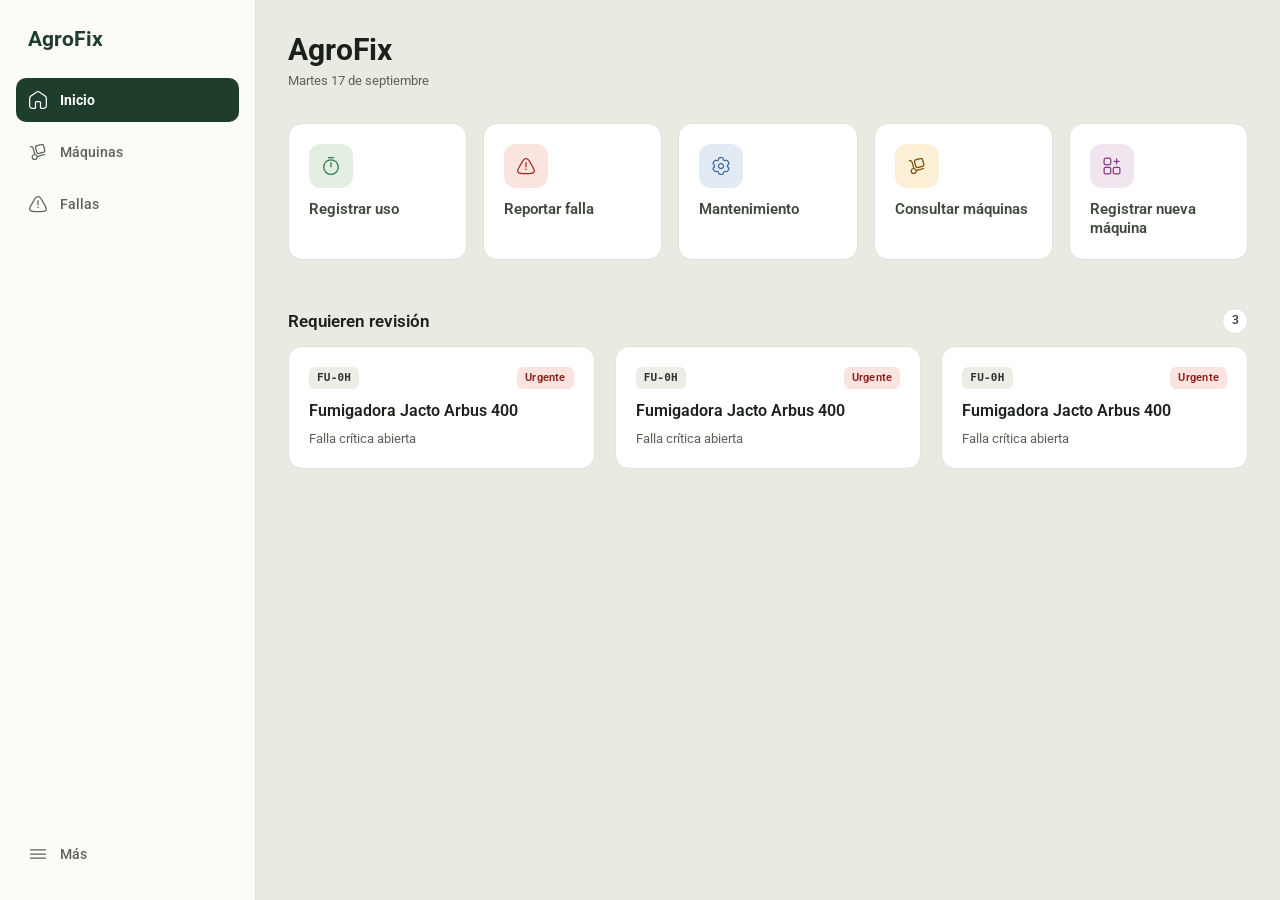
==== commit 86aca68d: "finishing views for functionalities" ====
--- a/index.html
+++ b/index.html
@@ -1,118 +1,140 @@
 <!DOCTYPE html>
-<html lang="en">
+<html lang="es">
 <head>
     <meta charset="UTF-8">
     <meta name="viewport" content="width=device-width, initial-scale=1.0">
-    <title>AgroFix</title>
-
-    <link rel="stylesheet" href="./assets/css/main.css">
+    <meta name="description" content="AgroFix: control de uso, fallas y mantenimiento de maquinaria agrícola.">
+    <title>AgroFix | Inicio</title>
 
     <link rel="preconnect" href="https://fonts.googleapis.com">
     <link rel="preconnect" href="https://fonts.gstatic.com" crossorigin>
     <link href="https://fonts.googleapis.com/css2?family=Roboto:ital,wght@0,100..900;1,100..900&display=swap" rel="stylesheet">
+
+    <link rel="stylesheet" href="./assets/css/main.css">
+    <link rel="stylesheet" href="./assets/css/components/navbar.css">
     <link rel="stylesheet" href="./assets/css/pages-styles/index.css">
-    <link rel="stylesheet" href="./assets/css/components/mobile-navbar.css">
 </head>
 <body>
-    <header class="index__header-container">
-        <h1>AgroFix</h1>
-        <span class="index__header-date">Martes 17 de septiembre</span>
+    <nav class="navbar" aria-label="Navegación principal">
+        <a class="navbar__brand" href="./index.html">AgroFix</a>
+        <ul class="navbar__list">
+            <li>
+                <a class="navbar__link" href="./index.html" aria-current="page">
+                    <svg aria-hidden="true" focusable="false" xmlns="http://www.w3.org/2000/svg" width="18" height="18" viewBox="0 0 24 24" fill="none"><path fill-rule="evenodd" clip-rule="evenodd" d="M11.093 1.36348C11.6886 1.21502 12.3115 1.21502 12.907 1.36348C13.5836 1.53212 14.188 1.95559 15.0637 2.56921C15.1029 2.59662 15.1425 2.62441 15.1828 2.65258L20.0415 6.05372C20.0729 6.07566 20.1038 6.0973 20.1343 6.11867C20.9195 6.66796 21.4412 7.03291 21.8259 7.51645C22.1656 7.9435 22.42 8.43199 22.575 8.95523C22.7505 9.54767 22.7503 10.1843 22.7501 11.1425C22.75 11.1798 22.75 11.2176 22.75 11.2558V17.2322C22.75 18.0451 22.7501 18.7007 22.7067 19.2316C22.662 19.7782 22.5677 20.2583 22.3413 20.7026C21.9818 21.4082 21.4081 21.9818 20.7025 22.3414C20.2583 22.5677 19.7781 22.6621 19.2315 22.7067C18.7006 22.7501 18.045 22.7501 17.2322 22.7501H16.5738C16.3163 22.7501 16.0799 22.7501 15.8822 22.734C15.669 22.7166 15.4359 22.6767 15.2056 22.5594C14.8763 22.3916 14.6086 22.1239 14.4408 21.7946C14.3234 21.5643 14.2836 21.3311 14.2662 21.118C14.25 20.9203 14.25 20.6838 14.25 20.4263L14.25 16.4002C14.25 15.9678 14.2495 15.6885 14.2321 15.476C14.2154 15.2723 14.1872 15.1968 14.1683 15.1597C14.0964 15.0186 13.9817 14.9038 13.8405 14.8319C13.8034 14.813 13.7279 14.7848 13.5242 14.7681C13.3117 14.7508 13.0325 14.7502 12.6 14.7502H11.4C10.9676 14.7502 10.6884 14.7508 10.4759 14.7681C10.2722 14.7848 10.1966 14.813 10.1595 14.8319C10.0184 14.9038 9.90369 15.0186 9.83179 15.1597C9.81289 15.1968 9.78463 15.2723 9.76799 15.476C9.75062 15.6885 9.75004 15.9678 9.75004 16.4002L9.75004 20.4263C9.75006 20.6838 9.75008 20.9203 9.73392 21.118C9.71651 21.3311 9.67665 21.5643 9.5593 21.7946C9.39152 22.1239 9.12381 22.3916 8.79452 22.5594C8.56422 22.6767 8.33104 22.7166 8.11791 22.734C7.92023 22.7501 7.68375 22.7501 7.42627 22.7501H6.76792C5.95509 22.7501 5.29948 22.7501 4.76857 22.7067C4.22193 22.6621 3.74179 22.5677 3.29758 22.3414C2.59197 21.9818 2.01829 21.4082 1.65877 20.7026C1.43242 20.2583 1.33807 19.7782 1.2934 19.2316C1.25003 18.7007 1.25003 18.045 1.25004 17.2322L1.25004 11.2558C1.25004 11.2176 1.25003 11.1798 1.25002 11.1425C1.24976 10.1843 1.24959 9.54768 1.42511 8.95523C1.58012 8.43199 1.83445 7.9435 2.17421 7.51645C2.55891 7.03292 3.08057 6.66797 3.86571 6.11868C3.89626 6.09731 3.9272 6.07566 3.95855 6.05372L8.81732 2.65258C8.85756 2.62442 8.89722 2.59662 8.93634 2.56921C9.81211 1.95559 10.4165 1.53212 11.093 1.36348ZM12.5442 2.81894C12.1869 2.72987 11.8132 2.72987 11.4558 2.81894C11.0839 2.91166 10.7201 3.15162 9.67751 3.88143L4.81875 7.28257C3.90723 7.92063 3.58036 8.15832 3.34803 8.45034C3.12819 8.72667 2.96362 9.04275 2.86332 9.38131C2.75732 9.7391 2.75004 10.1432 2.75004 11.2558V17.2001C2.75004 18.0526 2.75062 18.6468 2.78842 19.1094C2.8255 19.5633 2.89464 19.8241 2.99528 20.0216C3.21099 20.4449 3.5552 20.7891 3.97856 21.0049C4.17608 21.1055 4.43684 21.1746 4.89072 21.2117C5.35335 21.2495 5.94759 21.2501 6.80004 21.2501H7.40004C7.69244 21.2501 7.86664 21.2495 7.99576 21.239C8.07458 21.2325 8.1077 21.224 8.11658 21.2213C8.16122 21.1978 8.1977 21.1613 8.22122 21.1166C8.22397 21.1078 8.23247 21.0746 8.23891 20.9958C8.24946 20.8667 8.25004 20.6925 8.25004 20.4001L8.25004 16.3713C8.25003 15.9759 8.25001 15.6348 8.27297 15.3539C8.29719 15.0574 8.35068 14.7625 8.49528 14.4787C8.71099 14.0553 9.0552 13.7111 9.47856 13.4954C9.76235 13.3508 10.0573 13.2973 10.3538 13.2731C10.6347 13.2501 10.9758 13.2502 11.3711 13.2502H12.629C13.0243 13.2502 13.3654 13.2501 13.6463 13.2731C13.9428 13.2973 14.2377 13.3508 14.5215 13.4954C14.9449 13.7111 15.2891 14.0553 15.5048 14.4787C15.6494 14.7625 15.7029 15.0574 15.7271 15.3539C15.7501 15.6348 15.7501 15.9759 15.75 16.3712V20.4001C15.75 20.6925 15.7506 20.8667 15.7612 20.9958C15.7676 21.0746 15.7761 21.1078 15.7789 21.1166C15.8024 21.1613 15.8389 21.1978 15.8835 21.2213C15.8924 21.224 15.9255 21.2325 16.0043 21.239C16.1334 21.2495 16.3076 21.2501 16.6 21.2501H17.2C18.0525 21.2501 18.6467 21.2495 19.1094 21.2117C19.5632 21.1746 19.824 21.1055 20.0215 21.0049C20.4449 20.7891 20.7891 20.4449 21.0048 20.0216C21.1054 19.8241 21.1746 19.5633 21.2117 19.1094C21.2495 18.6468 21.25 18.0526 21.25 17.2001V11.2558C21.25 10.1432 21.2428 9.7391 21.1368 9.38131C21.0365 9.04275 20.8719 8.72667 20.652 8.45034C20.4197 8.15832 20.0928 7.92063 19.1813 7.28256L14.3226 3.88143C13.28 3.15162 12.9162 2.91166 12.5442 2.81894ZM15.8809 21.2204L15.8824 21.2209L15.8809 21.2204ZM8.22031 21.1192L8.22087 21.1177L8.22031 21.1192ZM8.11916 21.2204L8.11768 21.2209L8.11916 21.2204Z" fill="currentColor"></path></svg>
+                    <span>Inicio</span>
+                </a>
+            </li>
+            <li>
+                <a class="navbar__link" href="./pages/maquinas.html">
+                    <svg aria-hidden="true" focusable="false" xmlns="http://www.w3.org/2000/svg" width="18" height="18" viewBox="0 0 24 24" fill="none"><path fill-rule="evenodd" clip-rule="evenodd" d="M18.0909 2.54877C17.5385 2.23946 16.9504 2.20831 16.3288 2.286C15.7383 2.3598 15.02 2.54651 14.1567 2.7709L12.1384 3.2954C11.2755 3.51963 10.557 3.70634 10.0072 3.92891C9.4292 4.16293 8.92943 4.47736 8.60526 5.02195C8.27903 5.56998 8.24664 6.15584 8.32794 6.76777C8.40459 7.34473 8.59805 8.04488 8.82853 8.87901L9.37108 10.8429C9.60161 11.6775 9.79499 12.3775 10.0259 12.9139C10.271 13.4835 10.5985 13.9684 11.1541 14.2795C11.7064 14.5888 12.2945 14.62 12.9162 14.5423C13.5066 14.4685 14.225 14.2818 15.0882 14.0574L17.1066 13.5329C17.9695 13.3086 18.688 13.1219 19.2377 12.8994C19.8157 12.6653 20.3155 12.3509 20.6397 11.8063C20.9659 11.2583 20.9983 10.6724 20.917 10.0605C20.8403 9.48355 20.6469 8.7834 20.4164 7.94926L19.8738 5.98536C19.6433 5.1508 19.4499 4.45076 19.2191 3.91434C18.9739 3.34477 18.6465 2.85989 18.0909 2.54877ZM14.485 4.2354C15.4099 3.99503 16.0331 3.83463 16.5148 3.77442C16.9764 3.71673 17.1974 3.7676 17.358 3.85754C17.5154 3.94567 17.6656 4.09931 17.8413 4.50734C18.0265 4.93768 18.1937 5.53684 18.442 6.43548L18.9564 8.29754C19.2048 9.19641 19.3687 9.79611 19.4301 10.2581C19.4883 10.6968 19.4362 10.8956 19.3508 11.0391C19.2633 11.186 19.1047 11.3349 18.6748 11.509C18.2271 11.6903 17.605 11.8535 16.6798 12.0939L14.76 12.5929C13.835 12.8333 13.2118 12.9937 12.7301 13.0539C12.2685 13.1116 12.0476 13.0607 11.8869 12.9707C11.7296 12.8826 11.5793 12.729 11.4037 12.3209C11.2185 11.8906 11.0512 11.2914 10.8029 10.3928L10.2885 8.53074C10.0402 7.63187 9.87625 7.03217 9.81487 6.57022C9.75658 6.13148 9.80876 5.93269 9.89418 5.78921C9.98164 5.64227 10.1402 5.49334 10.5701 5.31928C11.0179 5.138 11.64 4.97476 12.5651 4.73434L14.485 4.2354Z" fill="currentColor"></path><path fill-rule="evenodd" clip-rule="evenodd" d="M3.2007 4.72469C2.80157 4.61396 2.38823 4.84775 2.27749 5.24688C2.16675 5.64602 2.40054 6.05936 2.79968 6.17009L4.50338 6.64278C4.92898 6.76086 5.24592 7.08236 5.35419 7.47427L7.3055 14.5374C7.23053 14.5521 7.1556 14.5692 7.0808 14.5887C5.10375 15.1025 3.89563 17.0913 4.43836 19.0558C4.97848 21.0108 7.03215 22.1384 9.00137 21.6266C10.7247 21.1788 11.8638 19.6102 11.7683 17.9139L20.1888 15.7256C20.5897 15.6214 20.8303 15.2119 20.7261 14.811C20.6219 14.4101 20.2124 14.1696 19.8115 14.2738L11.3734 16.4667C10.8651 15.4794 9.93146 14.7927 8.86688 14.5562L6.80003 7.07483C6.5469 6.1586 5.82129 5.45177 4.9044 5.19738L3.2007 4.72469ZM7.45809 16.0404C8.66981 15.7255 9.88575 16.4288 10.198 17.5589C10.5076 18.6796 9.82797 19.862 8.62408 20.1748C7.41235 20.4897 6.19641 19.7864 5.8842 18.6563C5.5746 17.5357 6.25419 16.3533 7.45809 16.0404Z" fill="currentColor"></path></svg>
+                    <span>Máquinas</span>
+                </a>
+            </li>
+            <li>
+                <a class="navbar__link" href="./pages/fallas.html">
+                    <svg aria-hidden="true" focusable="false" xmlns="http://www.w3.org/2000/svg" width="18" height="18" viewBox="0 0 24 24" fill="none"><path d="M12 7.25C12.4142 7.25 12.75 7.58579 12.75 8V13C12.75 13.4142 12.4142 13.75 12 13.75C11.5858 13.75 11.25 13.4142 11.25 13V8C11.25 7.58579 11.5858 7.25 12 7.25Z" fill="currentColor"></path><path d="M12 17C12.5523 17 13 16.5523 13 16C13 15.4477 12.5523 15 12 15C11.4477 15 11 15.4477 11 16C11 16.5523 11.4477 17 12 17Z" fill="currentColor"></path><path fill-rule="evenodd" clip-rule="evenodd" d="M8.2944 4.47643C9.36631 3.11493 10.5018 2.25 12 2.25C13.4981 2.25 14.6336 3.11493 15.7056 4.47643C16.7598 5.81544 17.8769 7.79622 19.3063 10.3305L19.7418 11.1027C20.9234 13.1976 21.8566 14.8523 22.3468 16.1804C22.8478 17.5376 22.9668 18.7699 22.209 19.8569C21.4736 20.9118 20.2466 21.3434 18.6991 21.5471C17.1576 21.75 15.0845 21.75 12.4248 21.75H11.5752C8.91552 21.75 6.84239 21.75 5.30082 21.5471C3.75331 21.3434 2.52637 20.9118 1.79099 19.8569C1.03318 18.7699 1.15218 17.5376 1.65314 16.1804C2.14334 14.8523 3.07658 13.1977 4.25818 11.1027L4.69361 10.3307C6.123 7.79629 7.24019 5.81547 8.2944 4.47643ZM9.47297 5.40432C8.49896 6.64148 7.43704 8.51988 5.96495 11.1299L5.60129 11.7747C4.37507 13.9488 3.50368 15.4986 3.06034 16.6998C2.6227 17.8855 2.68338 18.5141 3.02148 18.9991C3.38202 19.5163 4.05873 19.8706 5.49659 20.0599C6.92858 20.2484 8.9026 20.25 11.6363 20.25H12.3636C15.0974 20.25 17.0714 20.2484 18.5034 20.0599C19.9412 19.8706 20.6179 19.5163 20.9785 18.9991C21.3166 18.5141 21.3773 17.8855 20.9396 16.6998C20.4963 15.4986 19.6249 13.9488 18.3987 11.7747L18.035 11.1299C16.5629 8.51987 15.501 6.64148 14.527 5.40431C13.562 4.17865 12.8126 3.75 12 3.75C11.1874 3.75 10.4379 4.17865 9.47297 5.40432Z" fill="currentColor"></path></svg>
+                    <span>Fallas</span>
+                </a>
+            </li>
+            <li>
+                <a class="navbar__link" href="#">
+                    <svg aria-hidden="true" focusable="false" xmlns="http://www.w3.org/2000/svg" width="18" height="18" viewBox="0 0 24 24" fill="none"><path d="M3 7H21" stroke="currentColor" stroke-linejoin="round" stroke-width="1.5" stroke-linecap="round"></path><path d="M3 12H21" stroke="currentColor" stroke-linejoin="round" stroke-width="1.5" stroke-linecap="round"></path><path d="M3 17H21" stroke="currentColor" stroke-linejoin="round" stroke-width="1.5" stroke-linecap="round"></path></svg>
+                    <span>Más</span>
+                </a>
+            </li>
+        </ul>
+    </nav>
+
+    <header class="page-header index__header">
+        <h1 class="page-header__title">AgroFix</h1>
+        <time class="index__header-date" datetime="09-17">Martes 17 de septiembre</time>
     </header>
 
-    <main>
-        <section class="index__main-cards">
-            <div class="index__registration">
-                <div class="index__main-svg-container--green">
-                    <svg xmlns="http://www.w3.org/2000/svg" width="20" height="20" viewBox="0 0 24 24" fill="none"><path d="M20.75 13.25C20.75 18.08 16.83 22 12 22C7.17 22 3.25 18.08 3.25 13.25C3.25 8.42 7.17 4.5 12 4.5C16.83 4.5 20.75 8.42 20.75 13.25Z" stroke="currentColor" stroke-width="1.5" stroke-linecap="round" stroke-linejoin="round"></path><path d="M12 8V13" stroke="currentColor" stroke-width="1.5" stroke-linecap="round" stroke-linejoin="round"></path><path d="M9 2H15" stroke="currentColor" stroke-width="1.5" stroke-miterlimit="10" stroke-linecap="round" stroke-linejoin="round"></path></svg>
-                </div>
-                <span class="index__main-card-text">Registrar uso</span>
-            </div>
-            <div class="index__registration">
-                <div class="index__main-svg-container--red">
-                    <svg xmlns="http://www.w3.org/2000/svg" width="20" height="20" viewBox="0 0 24 24" fill="none"><path d="M12 7.25C12.4142 7.25 12.75 7.58579 12.75 8V13C12.75 13.4142 12.4142 13.75 12 13.75C11.5858 13.75 11.25 13.4142 11.25 13V8C11.25 7.58579 11.5858 7.25 12 7.25Z" fill="currentColor"></path><path d="M12 17C12.5523 17 13 16.5523 13 16C13 15.4477 12.5523 15 12 15C11.4477 15 11 15.4477 11 16C11 16.5523 11.4477 17 12 17Z" fill="currentColor"></path><path fill-rule="evenodd" clip-rule="evenodd" d="M8.2944 4.47643C9.36631 3.11493 10.5018 2.25 12 2.25C13.4981 2.25 14.6336 3.11493 15.7056 4.47643C16.7598 5.81544 17.8769 7.79622 19.3063 10.3305L19.7418 11.1027C20.9234 13.1976 21.8566 14.8523 22.3468 16.1804C22.8478 17.5376 22.9668 18.7699 22.209 19.8569C21.4736 20.9118 20.2466 21.3434 18.6991 21.5471C17.1576 21.75 15.0845 21.75 12.4248 21.75H11.5752C8.91552 21.75 6.84239 21.75 5.30082 21.5471C3.75331 21.3434 2.52637 20.9118 1.79099 19.8569C1.03318 18.7699 1.15218 17.5376 1.65314 16.1804C2.14334 14.8523 3.07658 13.1977 4.25818 11.1027L4.69361 10.3307C6.123 7.79629 7.24019 5.81547 8.2944 4.47643ZM9.47297 5.40432C8.49896 6.64148 7.43704 8.51988 5.96495 11.1299L5.60129 11.7747C4.37507 13.9488 3.50368 15.4986 3.06034 16.6998C2.6227 17.8855 2.68338 18.5141 3.02148 18.9991C3.38202 19.5163 4.05873 19.8706 5.49659 20.0599C6.92858 20.2484 8.9026 20.25 11.6363 20.25H12.3636C15.0974 20.25 17.0714 20.2484 18.5034 20.0599C19.9412 19.8706 20.6179 19.5163 20.9785 18.9991C21.3166 18.5141 21.3773 17.8855 20.9396 16.6998C20.4963 15.4986 19.6249 13.9488 18.3987 11.7747L18.035 11.1299C16.5629 8.51987 15.501 6.64148 14.527 5.40431C13.562 4.17865 12.8126 3.75 12 3.75C11.1874 3.75 10.4379 4.17865 9.47297 5.40432Z" fill="currentColor"></path></svg>
-                </div>
-                <span class="index__main-card-text">Reportar falla</span>
-            </div>
-            <div class="index__registration">
-                <div class="index__main-svg-container--blue">
-                    <svg xmlns="http://www.w3.org/2000/svg" width="20" height="20" viewBox="0 0 24 24" fill="none"><path fill-rule="evenodd" clip-rule="evenodd" d="M12 8.25C9.92894 8.25 8.25 9.92893 8.25 12C8.25 14.0711 9.92894 15.75 12 15.75C14.0711 15.75 15.75 14.0711 15.75 12C15.75 9.92893 14.0711 8.25 12 8.25ZM9.75 12C9.75 10.7574 10.7574 9.75 12 9.75C13.2426 9.75 14.25 10.7574 14.25 12C14.25 13.2426 13.2426 14.25 12 14.25C10.7574 14.25 9.75 13.2426 9.75 12Z" fill="currentColor"></path><path fill-rule="evenodd" clip-rule="evenodd" d="M11.9747 1.25C11.5303 1.24999 11.1592 1.24999 10.8546 1.27077C10.5375 1.29241 10.238 1.33905 9.94761 1.45933C9.27379 1.73844 8.73843 2.27379 8.45932 2.94762C8.31402 3.29842 8.27467 3.66812 8.25964 4.06996C8.24756 4.39299 8.08454 4.66251 7.84395 4.80141C7.60337 4.94031 7.28845 4.94673 7.00266 4.79568C6.64714 4.60777 6.30729 4.45699 5.93083 4.40743C5.20773 4.31223 4.47642 4.50819 3.89779 4.95219C3.64843 5.14353 3.45827 5.3796 3.28099 5.6434C3.11068 5.89681 2.92517 6.21815 2.70294 6.60307L2.67769 6.64681C2.45545 7.03172 2.26993 7.35304 2.13562 7.62723C1.99581 7.91267 1.88644 8.19539 1.84541 8.50701C1.75021 9.23012 1.94617 9.96142 2.39016 10.5401C2.62128 10.8412 2.92173 11.0602 3.26217 11.2741C3.53595 11.4461 3.68788 11.7221 3.68786 12C3.68785 12.2778 3.53592 12.5538 3.26217 12.7258C2.92169 12.9397 2.62121 13.1587 2.39007 13.4599C1.94607 14.0385 1.75012 14.7698 1.84531 15.4929C1.88634 15.8045 1.99571 16.0873 2.13552 16.3727C2.26983 16.6469 2.45535 16.9682 2.67758 17.3531L2.70284 17.3969C2.92507 17.7818 3.11058 18.1031 3.28089 18.3565C3.45817 18.6203 3.64833 18.8564 3.89769 19.0477C4.47632 19.4917 5.20763 19.6877 5.93073 19.5925C6.30717 19.5429 6.647 19.3922 7.0025 19.2043C7.28833 19.0532 7.60329 19.0596 7.8439 19.1986C8.08452 19.3375 8.24756 19.607 8.25964 19.9301C8.27467 20.3319 8.31403 20.7016 8.45932 21.0524C8.73843 21.7262 9.27379 22.2616 9.94761 22.5407C10.238 22.661 10.5375 22.7076 10.8546 22.7292C11.1592 22.75 11.5303 22.75 11.9747 22.75H12.0252C12.4697 22.75 12.8407 22.75 13.1454 22.7292C13.4625 22.7076 13.762 22.661 14.0524 22.5407C14.7262 22.2616 15.2616 21.7262 15.5407 21.0524C15.686 20.7016 15.7253 20.3319 15.7403 19.93C15.7524 19.607 15.9154 19.3375 16.156 19.1985C16.3966 19.0596 16.7116 19.0532 16.9974 19.2042C17.3529 19.3921 17.6927 19.5429 18.0692 19.5924C18.7923 19.6876 19.5236 19.4917 20.1022 19.0477C20.3516 18.8563 20.5417 18.6203 20.719 18.3565C20.8893 18.1031 21.0748 17.7818 21.297 17.3969L21.3223 17.3531C21.5445 16.9682 21.7301 16.6468 21.8644 16.3726C22.0042 16.0872 22.1135 15.8045 22.1546 15.4929C22.2498 14.7697 22.0538 14.0384 21.6098 13.4598C21.3787 13.1586 21.0782 12.9397 20.7378 12.7258C20.464 12.5538 20.3121 12.2778 20.3121 11.9999C20.3121 11.7221 20.464 11.4462 20.7377 11.2742C21.0783 11.0603 21.3788 10.8414 21.6099 10.5401C22.0539 9.96149 22.2499 9.23019 22.1547 8.50708C22.1136 8.19546 22.0043 7.91274 21.8645 7.6273C21.7302 7.35313 21.5447 7.03183 21.3224 6.64695L21.2972 6.60318C21.0749 6.21825 20.8894 5.89688 20.7191 5.64347C20.5418 5.37967 20.3517 5.1436 20.1023 4.95225C19.5237 4.50826 18.7924 4.3123 18.0692 4.4075C17.6928 4.45706 17.353 4.60782 16.9975 4.79572C16.7117 4.94679 16.3967 4.94036 16.1561 4.80144C15.9155 4.66253 15.7524 4.39297 15.7403 4.06991C15.7253 3.66808 15.686 3.2984 15.5407 2.94762C15.2616 2.27379 14.7262 1.73844 14.0524 1.45933C13.762 1.33905 13.4625 1.29241 13.1454 1.27077C12.8407 1.24999 12.4697 1.24999 12.0252 1.25H11.9747ZM10.5216 2.84515C10.5988 2.81319 10.716 2.78372 10.9567 2.76729C11.2042 2.75041 11.5238 2.75 12 2.75C12.4762 2.75 12.7958 2.75041 13.0432 2.76729C13.284 2.78372 13.4012 2.81319 13.4783 2.84515C13.7846 2.97202 14.028 3.21536 14.1548 3.52165C14.1949 3.61826 14.228 3.76887 14.2414 4.12597C14.271 4.91835 14.68 5.68129 15.4061 6.10048C16.1321 6.51968 16.9974 6.4924 17.6984 6.12188C18.0143 5.9549 18.1614 5.90832 18.265 5.89467C18.5937 5.8514 18.9261 5.94047 19.1891 6.14228C19.2554 6.19312 19.3395 6.27989 19.4741 6.48016C19.6125 6.68603 19.7726 6.9626 20.0107 7.375C20.2488 7.78741 20.4083 8.06438 20.5174 8.28713C20.6235 8.50382 20.6566 8.62007 20.6675 8.70287C20.7108 9.03155 20.6217 9.36397 20.4199 9.62698C20.3562 9.70995 20.2424 9.81399 19.9397 10.0041C19.2684 10.426 18.8122 11.1616 18.8121 11.9999C18.8121 12.8383 19.2683 13.574 19.9397 13.9959C20.2423 14.186 20.3561 14.29 20.4198 14.373C20.6216 14.636 20.7107 14.9684 20.6674 15.2971C20.6565 15.3799 20.6234 15.4961 20.5173 15.7128C20.4082 15.9355 20.2487 16.2125 20.0106 16.6249C19.7725 17.0373 19.6124 17.3139 19.474 17.5198C19.3394 17.72 19.2553 17.8068 19.189 17.8576C18.926 18.0595 18.5936 18.1485 18.2649 18.1053C18.1613 18.0916 18.0142 18.045 17.6983 17.8781C16.9973 17.5075 16.132 17.4803 15.4059 17.8995C14.68 18.3187 14.271 19.0816 14.2414 19.874C14.228 20.2311 14.1949 20.3817 14.1548 20.4784C14.028 20.7846 13.7846 21.028 13.4783 21.1549C13.4012 21.1868 13.284 21.2163 13.0432 21.2327C12.7958 21.2496 12.4762 21.25 12 21.25C11.5238 21.25 11.2042 21.2496 10.9567 21.2327C10.716 21.2163 10.5988 21.1868 10.5216 21.1549C10.2154 21.028 9.97201 20.7846 9.84514 20.4784C9.80512 20.3817 9.77195 20.2311 9.75859 19.874C9.72896 19.0817 9.31997 18.3187 8.5939 17.8995C7.86784 17.4803 7.00262 17.5076 6.30158 17.8781C5.98565 18.0451 5.83863 18.0917 5.73495 18.1053C5.40626 18.1486 5.07385 18.0595 4.81084 17.8577C4.74458 17.8069 4.66045 17.7201 4.52586 17.5198C4.38751 17.314 4.22736 17.0374 3.98926 16.625C3.75115 16.2126 3.59171 15.9356 3.4826 15.7129C3.37646 15.4962 3.34338 15.3799 3.33248 15.2971C3.28921 14.9684 3.37828 14.636 3.5801 14.373C3.64376 14.2901 3.75761 14.186 4.0602 13.9959C4.73158 13.5741 5.18782 12.8384 5.18786 12.0001C5.18791 11.1616 4.73165 10.4259 4.06021 10.004C3.75769 9.81389 3.64385 9.70987 3.58019 9.62691C3.37838 9.3639 3.28931 9.03149 3.33258 8.7028C3.34348 8.62001 3.37656 8.50375 3.4827 8.28707C3.59181 8.06431 3.75125 7.78734 3.98935 7.37493C4.22746 6.96253 4.3876 6.68596 4.52596 6.48009C4.66055 6.27983 4.74468 6.19305 4.81093 6.14222C5.07395 5.9404 5.40636 5.85133 5.73504 5.8946C5.83873 5.90825 5.98576 5.95483 6.30173 6.12184C7.00273 6.49235 7.86791 6.51962 8.59394 6.10045C9.31998 5.68128 9.72896 4.91837 9.75859 4.12602C9.77195 3.76889 9.80512 3.61827 9.84514 3.52165C9.97201 3.21536 10.2154 2.97202 10.5216 2.84515Z" fill="currentColor"></path></svg>
-                </div>
-                <span>Mantenimiento</span>
-            </div>
-            <div class="index__registration">
-                <div class="index__main-svg-container--yellow">
-                    <svg xmlns="http://www.w3.org/2000/svg" width="20" height="20" viewBox="0 0 24 24" fill="none"><path fill-rule="evenodd" clip-rule="evenodd" d="M18.0909 2.54877C17.5385 2.23946 16.9504 2.20831 16.3288 2.286C15.7383 2.3598 15.02 2.54651 14.1567 2.7709L12.1384 3.2954C11.2755 3.51963 10.557 3.70634 10.0072 3.92891C9.4292 4.16293 8.92943 4.47736 8.60526 5.02195C8.27903 5.56998 8.24664 6.15584 8.32794 6.76777C8.40459 7.34473 8.59805 8.04488 8.82853 8.87901L9.37108 10.8429C9.60161 11.6775 9.79499 12.3775 10.0259 12.9139C10.271 13.4835 10.5985 13.9684 11.1541 14.2795C11.7064 14.5888 12.2945 14.62 12.9162 14.5423C13.5066 14.4685 14.225 14.2818 15.0882 14.0574L17.1066 13.5329C17.9695 13.3086 18.688 13.1219 19.2377 12.8994C19.8157 12.6653 20.3155 12.3509 20.6397 11.8063C20.9659 11.2583 20.9983 10.6724 20.917 10.0605C20.8403 9.48355 20.6469 8.7834 20.4164 7.94926L19.8738 5.98536C19.6433 5.1508 19.4499 4.45076 19.2191 3.91434C18.9739 3.34477 18.6465 2.85989 18.0909 2.54877ZM14.485 4.2354C15.4099 3.99503 16.0331 3.83463 16.5148 3.77442C16.9764 3.71673 17.1974 3.7676 17.358 3.85754C17.5154 3.94567 17.6656 4.09931 17.8413 4.50734C18.0265 4.93768 18.1937 5.53684 18.442 6.43548L18.9564 8.29754C19.2048 9.19641 19.3687 9.79611 19.4301 10.2581C19.4883 10.6968 19.4362 10.8956 19.3508 11.0391C19.2633 11.186 19.1047 11.3349 18.6748 11.509C18.2271 11.6903 17.605 11.8535 16.6798 12.0939L14.76 12.5929C13.835 12.8333 13.2118 12.9937 12.7301 13.0539C12.2685 13.1116 12.0476 13.0607 11.8869 12.9707C11.7296 12.8826 11.5793 12.729 11.4037 12.3209C11.2185 11.8906 11.0512 11.2914 10.8029 10.3928L10.2885 8.53074C10.0402 7.63187 9.87625 7.03217 9.81487 6.57022C9.75658 6.13148 9.80876 5.93269 9.89418 5.78921C9.98164 5.64227 10.1402 5.49334 10.5701 5.31928C11.0179 5.138 11.64 4.97476 12.5651 4.73434L14.485 4.2354Z" fill="currentColor"></path><path fill-rule="evenodd" clip-rule="evenodd" d="M3.2007 4.72469C2.80157 4.61396 2.38823 4.84775 2.27749 5.24688C2.16675 5.64602 2.40054 6.05936 2.79968 6.17009L4.50338 6.64278C4.92898 6.76086 5.24592 7.08236 5.35419 7.47427L7.3055 14.5374C7.23053 14.5521 7.1556 14.5692 7.0808 14.5887C5.10375 15.1025 3.89563 17.0913 4.43836 19.0558C4.97848 21.0108 7.03215 22.1384 9.00137 21.6266C10.7247 21.1788 11.8638 19.6102 11.7683 17.9139L20.1888 15.7256C20.5897 15.6214 20.8303 15.2119 20.7261 14.811C20.6219 14.4101 20.2124 14.1696 19.8115 14.2738L11.3734 16.4667C10.8651 15.4794 9.93146 14.7927 8.86688 14.5562L6.80003 7.07483C6.5469 6.1586 5.82129 5.45177 4.9044 5.19738L3.2007 4.72469ZM7.45809 16.0404C8.66981 15.7255 9.88575 16.4288 10.198 17.5589C10.5076 18.6796 9.82797 19.862 8.62408 20.1748C7.41235 20.4897 6.19641 19.7864 5.8842 18.6563C5.5746 17.5357 6.25419 16.3533 7.45809 16.0404Z" fill="currentColor"></path></svg>
-                </div>
-                <span>Consultar máquinas</span>
-            </div>
-            <div class="index__registration">
-                <div class="index__main-svg-container--purple">
-                    <svg xmlns="http://www.w3.org/2000/svg" width="20" height="20" viewBox="0 0 24 24" fill="none"><path fill-rule="evenodd" clip-rule="evenodd" d="M6.448 1.75C5.54954 1.74997 4.8003 1.74995 4.20552 1.82991C3.57773 1.91432 3.01093 2.09999 2.55546 2.55546C2.09999 3.01093 1.91432 3.57773 1.82991 4.20552C1.74995 4.8003 1.74997 5.54951 1.75 6.44798V6.552C1.74997 7.45047 1.74995 8.19971 1.82991 8.79448C1.91432 9.42228 2.09999 9.98908 2.55546 10.4445C3.01093 10.9 3.57773 11.0857 4.20552 11.1701C4.8003 11.2501 5.54951 11.25 6.44798 11.25H6.552C7.45047 11.25 8.19971 11.2501 8.79448 11.1701C9.42228 11.0857 9.98908 10.9 10.4445 10.4445C10.9 9.98908 11.0857 9.42228 11.1701 8.79448C11.2501 8.19971 11.25 7.4505 11.25 6.55203V6.44801C11.25 5.54954 11.2501 4.8003 11.1701 4.20552C11.0857 3.57773 10.9 3.01093 10.4445 2.55546C9.98908 2.09999 9.42228 1.91432 8.79448 1.82991C8.19971 1.74995 7.4505 1.74997 6.55203 1.75H6.448ZM3.61612 3.61612C3.74644 3.4858 3.94393 3.37858 4.4054 3.31654C4.88843 3.2516 5.53599 3.25 6.5 3.25C7.46401 3.25 8.11157 3.2516 8.59461 3.31654C9.05607 3.37858 9.25357 3.4858 9.38389 3.61612C9.5142 3.74644 9.62143 3.94393 9.68347 4.4054C9.74841 4.88843 9.75 5.53599 9.75 6.5C9.75 7.46401 9.74841 8.11157 9.68347 8.59461C9.62143 9.05607 9.5142 9.25357 9.38389 9.38389C9.25357 9.5142 9.05607 9.62143 8.59461 9.68347C8.11157 9.74841 7.46401 9.75 6.5 9.75C5.53599 9.75 4.88843 9.74841 4.4054 9.68347C3.94393 9.62143 3.74644 9.5142 3.61612 9.38389C3.4858 9.25357 3.37858 9.05607 3.31654 8.59461C3.2516 8.11157 3.25 7.46401 3.25 6.5C3.25 5.53599 3.2516 4.88843 3.31654 4.4054C3.37858 3.94393 3.4858 3.74644 3.61612 3.61612Z" fill="currentColor"></path><path d="M18.25 3.5C18.25 3.08579 17.9142 2.75 17.5 2.75C17.0858 2.75 16.75 3.08579 16.75 3.5V5.75H14.5C14.0858 5.75 13.75 6.08579 13.75 6.5C13.75 6.91422 14.0858 7.25 14.5 7.25H16.75V9.5C16.75 9.91422 17.0858 10.25 17.5 10.25C17.9142 10.25 18.25 9.91422 18.25 9.5V7.25H20.5C20.9142 7.25 21.25 6.91422 21.25 6.5C21.25 6.08579 20.9142 5.75 20.5 5.75H18.25V3.5Z" fill="currentColor"></path><path fill-rule="evenodd" clip-rule="evenodd" d="M17.448 12.75H17.552C18.4505 12.75 19.1997 12.7499 19.7945 12.8299C20.4223 12.9143 20.9891 13.1 21.4445 13.5555C21.9 14.0109 22.0857 14.5777 22.1701 15.2055C22.2501 15.8003 22.25 16.5495 22.25 17.4479V17.552C22.25 18.4505 22.2501 19.1997 22.1701 19.7945C22.0857 20.4223 21.9 20.9891 21.4445 21.4445C20.9891 21.9 20.4223 22.0857 19.7945 22.1701C19.1997 22.2501 18.4505 22.25 17.5521 22.25H17.448C16.5496 22.25 15.8003 22.2501 15.2055 22.1701C14.5777 22.0857 14.0109 21.9 13.5555 21.4445C13.1 20.9891 12.9143 20.4223 12.8299 19.7945C12.7499 19.1997 12.75 18.4505 12.75 17.552V17.448C12.75 16.5495 12.7499 15.8003 12.8299 15.2055C12.9143 14.5777 13.1 14.0109 13.5555 13.5555C14.0109 13.1 14.5777 12.9143 15.2055 12.8299C15.8003 12.7499 16.5495 12.75 17.448 12.75ZM15.4054 14.3165C14.9439 14.3786 14.7464 14.4858 14.6161 14.6161C14.4858 14.7464 14.3786 14.9439 14.3165 15.4054C14.2516 15.8884 14.25 16.536 14.25 17.5C14.25 18.464 14.2516 19.1116 14.3165 19.5946C14.3786 20.0561 14.4858 20.2536 14.6161 20.3839C14.7464 20.5142 14.9439 20.6214 15.4054 20.6835C15.8884 20.7484 16.536 20.75 17.5 20.75C18.464 20.75 19.1116 20.7484 19.5946 20.6835C20.0561 20.6214 20.2536 20.5142 20.3839 20.3839C20.5142 20.2536 20.6214 20.0561 20.6835 19.5946C20.7484 19.1116 20.75 18.464 20.75 17.5C20.75 16.536 20.7484 15.8884 20.6835 15.4054C20.6214 14.9439 20.5142 14.7464 20.3839 14.6161C20.2536 14.4858 20.0561 14.3786 19.5946 14.3165C19.1116 14.2516 18.464 14.25 17.5 14.25C16.536 14.25 15.8884 14.2516 15.4054 14.3165Z" fill="currentColor"></path><path fill-rule="evenodd" clip-rule="evenodd" d="M6.448 12.75C5.54952 12.75 4.8003 12.7499 4.20552 12.8299C3.57773 12.9143 3.01093 13.1 2.55546 13.5555C2.09999 14.0109 1.91432 14.5777 1.82991 15.2055C1.74995 15.8003 1.74997 16.5495 1.75 17.448V17.552C1.74997 18.4505 1.74995 19.1997 1.82991 19.7945C1.91432 20.4223 2.09999 20.9891 2.55546 21.4445C3.01093 21.9 3.57773 22.0857 4.20552 22.1701C4.8003 22.2501 5.54951 22.25 6.44798 22.25H6.552C7.45047 22.25 8.19971 22.2501 8.79448 22.1701C9.42228 22.0857 9.98908 21.9 10.4445 21.4445C10.9 20.9891 11.0857 20.4223 11.1701 19.7945C11.2501 19.1997 11.25 18.4505 11.25 17.552V17.448C11.25 16.5495 11.2501 15.8003 11.1701 15.2055C11.0857 14.5777 10.9 14.0109 10.4445 13.5555C9.98908 13.1 9.42228 12.9143 8.79448 12.8299C8.1997 12.7499 7.45048 12.75 6.552 12.75H6.448ZM3.61612 14.6161C3.74644 14.4858 3.94393 14.3786 4.4054 14.3165C4.88843 14.2516 5.53599 14.25 6.5 14.25C7.46401 14.25 8.11157 14.2516 8.59461 14.3165C9.05607 14.3786 9.25357 14.4858 9.38389 14.6161C9.5142 14.7464 9.62143 14.9439 9.68347 15.4054C9.74841 15.8884 9.75 16.536 9.75 17.5C9.75 18.464 9.74841 19.1116 9.68347 19.5946C9.62143 20.0561 9.5142 20.2536 9.38389 20.3839C9.25357 20.5142 9.05607 20.6214 8.59461 20.6835C8.11157 20.7484 7.46401 20.75 6.5 20.75C5.53599 20.75 4.88843 20.7484 4.4054 20.6835C3.94393 20.6214 3.74644 20.5142 3.61612 20.3839C3.4858 20.2536 3.37858 20.0561 3.31654 19.5946C3.2516 19.1116 3.25 18.464 3.25 17.5C3.25 16.536 3.2516 15.8884 3.31654 15.4054C3.37858 14.9439 3.4858 14.7464 3.61612 14.6161Z" fill="currentColor"></path></svg>
-                </div>
-                <span>
-                    Registrar nueva máquina
-                </span>
-            </div>
+    <main class="page-main">
+        <section class="index__actions" aria-labelledby="actions-title">
+            <h2 id="actions-title" class="visually-hidden">Acciones rápidas</h2>
+            <ul class="index__actions-list">
+                <li class="index__action">
+                    <a class="index__action-link" href="./pages/registrar-uso.html">
+                        <span class="index__action-icon index__action-icon--green">
+                            <svg aria-hidden="true" focusable="false" xmlns="http://www.w3.org/2000/svg" width="20" height="20" viewBox="0 0 24 24" fill="none"><path d="M20.75 13.25C20.75 18.08 16.83 22 12 22C7.17 22 3.25 18.08 3.25 13.25C3.25 8.42 7.17 4.5 12 4.5C16.83 4.5 20.75 8.42 20.75 13.25Z" stroke="currentColor" stroke-width="1.5" stroke-linecap="round" stroke-linejoin="round"></path><path d="M12 8V13" stroke="currentColor" stroke-width="1.5" stroke-linecap="round" stroke-linejoin="round"></path><path d="M9 2H15" stroke="currentColor" stroke-width="1.5" stroke-miterlimit="10" stroke-linecap="round" stroke-linejoin="round"></path></svg>
+                        </span>
+                        <span class="index__action-text">Registrar uso</span>
+                    </a>
+                </li>
+                <li class="index__action">
+                    <a class="index__action-link" href="./pages/reportar-falla.html">
+                        <span class="index__action-icon index__action-icon--red">
+                            <svg aria-hidden="true" focusable="false" xmlns="http://www.w3.org/2000/svg" width="20" height="20" viewBox="0 0 24 24" fill="none"><path d="M12 7.25C12.4142 7.25 12.75 7.58579 12.75 8V13C12.75 13.4142 12.4142 13.75 12 13.75C11.5858 13.75 11.25 13.4142 11.25 13V8C11.25 7.58579 11.5858 7.25 12 7.25Z" fill="currentColor"></path><path d="M12 17C12.5523 17 13 16.5523 13 16C13 15.4477 12.5523 15 12 15C11.4477 15 11 15.4477 11 16C11 16.5523 11.4477 17 12 17Z" fill="currentColor"></path><path fill-rule="evenodd" clip-rule="evenodd" d="M8.2944 4.47643C9.36631 3.11493 10.5018 2.25 12 2.25C13.4981 2.25 14.6336 3.11493 15.7056 4.47643C16.7598 5.81544 17.8769 7.79622 19.3063 10.3305L19.7418 11.1027C20.9234 13.1976 21.8566 14.8523 22.3468 16.1804C22.8478 17.5376 22.9668 18.7699 22.209 19.8569C21.4736 20.9118 20.2466 21.3434 18.6991 21.5471C17.1576 21.75 15.0845 21.75 12.4248 21.75H11.5752C8.91552 21.75 6.84239 21.75 5.30082 21.5471C3.75331 21.3434 2.52637 20.9118 1.79099 19.8569C1.03318 18.7699 1.15218 17.5376 1.65314 16.1804C2.14334 14.8523 3.07658 13.1977 4.25818 11.1027L4.69361 10.3307C6.123 7.79629 7.24019 5.81547 8.2944 4.47643ZM9.47297 5.40432C8.49896 6.64148 7.43704 8.51988 5.96495 11.1299L5.60129 11.7747C4.37507 13.9488 3.50368 15.4986 3.06034 16.6998C2.6227 17.8855 2.68338 18.5141 3.02148 18.9991C3.38202 19.5163 4.05873 19.8706 5.49659 20.0599C6.92858 20.2484 8.9026 20.25 11.6363 20.25H12.3636C15.0974 20.25 17.0714 20.2484 18.5034 20.0599C19.9412 19.8706 20.6179 19.5163 20.9785 18.9991C21.3166 18.5141 21.3773 17.8855 20.9396 16.6998C20.4963 15.4986 19.6249 13.9488 18.3987 11.7747L18.035 11.1299C16.5629 8.51987 15.501 6.64148 14.527 5.40431C13.562 4.17865 12.8126 3.75 12 3.75C11.1874 3.75 10.4379 4.17865 9.47297 5.40432Z" fill="currentColor"></path></svg>
+                        </span>
+                        <span class="index__action-text">Reportar falla</span>
+                    </a>
+                </li>
+                <li class="index__action">
+                    <a class="index__action-link" href="./pages/registrar-mantenimiento.html">
+                        <span class="index__action-icon index__action-icon--blue">
+                            <svg aria-hidden="true" focusable="false" xmlns="http://www.w3.org/2000/svg" width="20" height="20" viewBox="0 0 24 24" fill="none"><path fill-rule="evenodd" clip-rule="evenodd" d="M12 8.25C9.92894 8.25 8.25 9.92893 8.25 12C8.25 14.0711 9.92894 15.75 12 15.75C14.0711 15.75 15.75 14.0711 15.75 12C15.75 9.92893 14.0711 8.25 12 8.25ZM9.75 12C9.75 10.7574 10.7574 9.75 12 9.75C13.2426 9.75 14.25 10.7574 14.25 12C14.25 13.2426 13.2426 14.25 12 14.25C10.7574 14.25 9.75 13.2426 9.75 12Z" fill="currentColor"></path><path fill-rule="evenodd" clip-rule="evenodd" d="M11.9747 1.25C11.5303 1.24999 11.1592 1.24999 10.8546 1.27077C10.5375 1.29241 10.238 1.33905 9.94761 1.45933C9.27379 1.73844 8.73843 2.27379 8.45932 2.94762C8.31402 3.29842 8.27467 3.66812 8.25964 4.06996C8.24756 4.39299 8.08454 4.66251 7.84395 4.80141C7.60337 4.94031 7.28845 4.94673 7.00266 4.79568C6.64714 4.60777 6.30729 4.45699 5.93083 4.40743C5.20773 4.31223 4.47642 4.50819 3.89779 4.95219C3.64843 5.14353 3.45827 5.3796 3.28099 5.6434C3.11068 5.89681 2.92517 6.21815 2.70294 6.60307L2.67769 6.64681C2.45545 7.03172 2.26993 7.35304 2.13562 7.62723C1.99581 7.91267 1.88644 8.19539 1.84541 8.50701C1.75021 9.23012 1.94617 9.96142 2.39016 10.5401C2.62128 10.8412 2.92173 11.0602 3.26217 11.2741C3.53595 11.4461 3.68788 11.7221 3.68786 12C3.68785 12.2778 3.53592 12.5538 3.26217 12.7258C2.92169 12.9397 2.62121 13.1587 2.39007 13.4599C1.94607 14.0385 1.75012 14.7698 1.84531 15.4929C1.88634 15.8045 1.99571 16.0873 2.13552 16.3727C2.26983 16.6469 2.45535 16.9682 2.67758 17.3531L2.70284 17.3969C2.92507 17.7818 3.11058 18.1031 3.28089 18.3565C3.45817 18.6203 3.64833 18.8564 3.89769 19.0477C4.47632 19.4917 5.20763 19.6877 5.93073 19.5925C6.30717 19.5429 6.647 19.3922 7.0025 19.2043C7.28833 19.0532 7.60329 19.0596 7.8439 19.1986C8.08452 19.3375 8.24756 19.607 8.25964 19.9301C8.27467 20.3319 8.31403 20.7016 8.45932 21.0524C8.73843 21.7262 9.27379 22.2616 9.94761 22.5407C10.238 22.661 10.5375 22.7076 10.8546 22.7292C11.1592 22.75 11.5303 22.75 11.9747 22.75H12.0252C12.4697 22.75 12.8407 22.75 13.1454 22.7292C13.4625 22.7076 13.762 22.661 14.0524 22.5407C14.7262 22.2616 15.2616 21.7262 15.5407 21.0524C15.686 20.7016 15.7253 20.3319 15.7403 19.93C15.7524 19.607 15.9154 19.3375 16.156 19.1985C16.3966 19.0596 16.7116 19.0532 16.9974 19.2042C17.3529 19.3921 17.6927 19.5429 18.0692 19.5924C18.7923 19.6876 19.5236 19.4917 20.1022 19.0477C20.3516 18.8563 20.5417 18.6203 20.719 18.3565C20.8893 18.1031 21.0748 17.7818 21.297 17.3969L21.3223 17.3531C21.5445 16.9682 21.7301 16.6468 21.8644 16.3726C22.0042 16.0872 22.1135 15.8045 22.1546 15.4929C22.2498 14.7697 22.0538 14.0384 21.6098 13.4598C21.3787 13.1586 21.0782 12.9397 20.7378 12.7258C20.464 12.5538 20.3121 12.2778 20.3121 11.9999C20.3121 11.7221 20.464 11.4462 20.7377 11.2742C21.0783 11.0603 21.3788 10.8414 21.6099 10.5401C22.0539 9.96149 22.2499 9.23019 22.1547 8.50708C22.1136 8.19546 22.0043 7.91274 21.8645 7.6273C21.7302 7.35313 21.5447 7.03183 21.3224 6.64695L21.2972 6.60318C21.0749 6.21825 20.8894 5.89688 20.7191 5.64347C20.5418 5.37967 20.3517 5.1436 20.1023 4.95225C19.5237 4.50826 18.7924 4.3123 18.0692 4.4075C17.6928 4.45706 17.353 4.60782 16.9975 4.79572C16.7117 4.94679 16.3967 4.94036 16.1561 4.80144C15.9155 4.66253 15.7524 4.39297 15.7403 4.06991C15.7253 3.66808 15.686 3.2984 15.5407 2.94762C15.2616 2.27379 14.7262 1.73844 14.0524 1.45933C13.762 1.33905 13.4625 1.29241 13.1454 1.27077C12.8407 1.24999 12.4697 1.24999 12.0252 1.25H11.9747ZM10.5216 2.84515C10.5988 2.81319 10.716 2.78372 10.9567 2.76729C11.2042 2.75041 11.5238 2.75 12 2.75C12.4762 2.75 12.7958 2.75041 13.0432 2.76729C13.284 2.78372 13.4012 2.81319 13.4783 2.84515C13.7846 2.97202 14.028 3.21536 14.1548 3.52165C14.1949 3.61826 14.228 3.76887 14.2414 4.12597C14.271 4.91835 14.68 5.68129 15.4061 6.10048C16.1321 6.51968 16.9974 6.4924 17.6984 6.12188C18.0143 5.9549 18.1614 5.90832 18.265 5.89467C18.5937 5.8514 18.9261 5.94047 19.1891 6.14228C19.2554 6.19312 19.3395 6.27989 19.4741 6.48016C19.6125 6.68603 19.7726 6.9626 20.0107 7.375C20.2488 7.78741 20.4083 8.06438 20.5174 8.28713C20.6235 8.50382 20.6566 8.62007 20.6675 8.70287C20.7108 9.03155 20.6217 9.36397 20.4199 9.62698C20.3562 9.70995 20.2424 9.81399 19.9397 10.0041C19.2684 10.426 18.8122 11.1616 18.8121 11.9999C18.8121 12.8383 19.2683 13.574 19.9397 13.9959C20.2423 14.186 20.3561 14.29 20.4198 14.373C20.6216 14.636 20.7107 14.9684 20.6674 15.2971C20.6565 15.3799 20.6234 15.4961 20.5173 15.7128C20.4082 15.9355 20.2487 16.2125 20.0106 16.6249C19.7725 17.0373 19.6124 17.3139 19.474 17.5198C19.3394 17.72 19.2553 17.8068 19.189 17.8576C18.926 18.0595 18.5936 18.1485 18.2649 18.1053C18.1613 18.0916 18.0142 18.045 17.6983 17.8781C16.9973 17.5075 16.132 17.4803 15.4059 17.8995C14.68 18.3187 14.271 19.0816 14.2414 19.874C14.228 20.2311 14.1949 20.3817 14.1548 20.4784C14.028 20.7846 13.7846 21.028 13.4783 21.1549C13.4012 21.1868 13.284 21.2163 13.0432 21.2327C12.7958 21.2496 12.4762 21.25 12 21.25C11.5238 21.25 11.2042 21.2496 10.9567 21.2327C10.716 21.2163 10.5988 21.1868 10.5216 21.1549C10.2154 21.028 9.97201 20.7846 9.84514 20.4784C9.80512 20.3817 9.77195 20.2311 9.75859 19.874C9.72896 19.0817 9.31997 18.3187 8.5939 17.8995C7.86784 17.4803 7.00262 17.5076 6.30158 17.8781C5.98565 18.0451 5.83863 18.0917 5.73495 18.1053C5.40626 18.1486 5.07385 18.0595 4.81084 17.8577C4.74458 17.8069 4.66045 17.7201 4.52586 17.5198C4.38751 17.314 4.22736 17.0374 3.98926 16.625C3.75115 16.2126 3.59171 15.9356 3.4826 15.7129C3.37646 15.4962 3.34338 15.3799 3.33248 15.2971C3.28921 14.9684 3.37828 14.636 3.5801 14.373C3.64376 14.2901 3.75761 14.186 4.0602 13.9959C4.73158 13.5741 5.18782 12.8384 5.18786 12.0001C5.18791 11.1616 4.73165 10.4259 4.06021 10.004C3.75769 9.81389 3.64385 9.70987 3.58019 9.62691C3.37838 9.3639 3.28931 9.03149 3.33258 8.7028C3.34348 8.62001 3.37656 8.50375 3.4827 8.28707C3.59181 8.06431 3.75125 7.78734 3.98935 7.37493C4.22746 6.96253 4.3876 6.68596 4.52596 6.48009C4.66055 6.27983 4.74468 6.19305 4.81093 6.14222C5.07395 5.9404 5.40636 5.85133 5.73504 5.8946C5.83873 5.90825 5.98576 5.95483 6.30173 6.12184C7.00273 6.49235 7.86791 6.51962 8.59394 6.10045C9.31998 5.68128 9.72896 4.91837 9.75859 4.12602C9.77195 3.76889 9.80512 3.61827 9.84514 3.52165C9.97201 3.21536 10.2154 2.97202 10.5216 2.84515Z" fill="currentColor"></path></svg>
+                        </span>
+                        <span class="index__action-text">Mantenimiento</span>
+                    </a>
+                </li>
+                <li class="index__action">
+                    <a class="index__action-link" href="./pages/maquinas.html">
+                        <span class="index__action-icon index__action-icon--yellow">
+                            <svg aria-hidden="true" focusable="false" xmlns="http://www.w3.org/2000/svg" width="20" height="20" viewBox="0 0 24 24" fill="none"><path fill-rule="evenodd" clip-rule="evenodd" d="M18.0909 2.54877C17.5385 2.23946 16.9504 2.20831 16.3288 2.286C15.7383 2.3598 15.02 2.54651 14.1567 2.7709L12.1384 3.2954C11.2755 3.51963 10.557 3.70634 10.0072 3.92891C9.4292 4.16293 8.92943 4.47736 8.60526 5.02195C8.27903 5.56998 8.24664 6.15584 8.32794 6.76777C8.40459 7.34473 8.59805 8.04488 8.82853 8.87901L9.37108 10.8429C9.60161 11.6775 9.79499 12.3775 10.0259 12.9139C10.271 13.4835 10.5985 13.9684 11.1541 14.2795C11.7064 14.5888 12.2945 14.62 12.9162 14.5423C13.5066 14.4685 14.225 14.2818 15.0882 14.0574L17.1066 13.5329C17.9695 13.3086 18.688 13.1219 19.2377 12.8994C19.8157 12.6653 20.3155 12.3509 20.6397 11.8063C20.9659 11.2583 20.9983 10.6724 20.917 10.0605C20.8403 9.48355 20.6469 8.7834 20.4164 7.94926L19.8738 5.98536C19.6433 5.1508 19.4499 4.45076 19.2191 3.91434C18.9739 3.34477 18.6465 2.85989 18.0909 2.54877ZM14.485 4.2354C15.4099 3.99503 16.0331 3.83463 16.5148 3.77442C16.9764 3.71673 17.1974 3.7676 17.358 3.85754C17.5154 3.94567 17.6656 4.09931 17.8413 4.50734C18.0265 4.93768 18.1937 5.53684 18.442 6.43548L18.9564 8.29754C19.2048 9.19641 19.3687 9.79611 19.4301 10.2581C19.4883 10.6968 19.4362 10.8956 19.3508 11.0391C19.2633 11.186 19.1047 11.3349 18.6748 11.509C18.2271 11.6903 17.605 11.8535 16.6798 12.0939L14.76 12.5929C13.835 12.8333 13.2118 12.9937 12.7301 13.0539C12.2685 13.1116 12.0476 13.0607 11.8869 12.9707C11.7296 12.8826 11.5793 12.729 11.4037 12.3209C11.2185 11.8906 11.0512 11.2914 10.8029 10.3928L10.2885 8.53074C10.0402 7.63187 9.87625 7.03217 9.81487 6.57022C9.75658 6.13148 9.80876 5.93269 9.89418 5.78921C9.98164 5.64227 10.1402 5.49334 10.5701 5.31928C11.0179 5.138 11.64 4.97476 12.5651 4.73434L14.485 4.2354Z" fill="currentColor"></path><path fill-rule="evenodd" clip-rule="evenodd" d="M3.2007 4.72469C2.80157 4.61396 2.38823 4.84775 2.27749 5.24688C2.16675 5.64602 2.40054 6.05936 2.79968 6.17009L4.50338 6.64278C4.92898 6.76086 5.24592 7.08236 5.35419 7.47427L7.3055 14.5374C7.23053 14.5521 7.1556 14.5692 7.0808 14.5887C5.10375 15.1025 3.89563 17.0913 4.43836 19.0558C4.97848 21.0108 7.03215 22.1384 9.00137 21.6266C10.7247 21.1788 11.8638 19.6102 11.7683 17.9139L20.1888 15.7256C20.5897 15.6214 20.8303 15.2119 20.7261 14.811C20.6219 14.4101 20.2124 14.1696 19.8115 14.2738L11.3734 16.4667C10.8651 15.4794 9.93146 14.7927 8.86688 14.5562L6.80003 7.07483C6.5469 6.1586 5.82129 5.45177 4.9044 5.19738L3.2007 4.72469ZM7.45809 16.0404C8.66981 15.7255 9.88575 16.4288 10.198 17.5589C10.5076 18.6796 9.82797 19.862 8.62408 20.1748C7.41235 20.4897 6.19641 19.7864 5.8842 18.6563C5.5746 17.5357 6.25419 16.3533 7.45809 16.0404Z" fill="currentColor"></path></svg>
+                        </span>
+                        <span class="index__action-text">Consultar máquinas</span>
+                    </a>
+                </li>
+                <li class="index__action">
+                    <a class="index__action-link" href="./pages/registrar-maquina.html">
+                        <span class="index__action-icon index__action-icon--purple">
+                            <svg aria-hidden="true" focusable="false" xmlns="http://www.w3.org/2000/svg" width="20" height="20" viewBox="0 0 24 24" fill="none"><path fill-rule="evenodd" clip-rule="evenodd" d="M6.448 1.75C5.54954 1.74997 4.8003 1.74995 4.20552 1.82991C3.57773 1.91432 3.01093 2.09999 2.55546 2.55546C2.09999 3.01093 1.91432 3.57773 1.82991 4.20552C1.74995 4.8003 1.74997 5.54951 1.75 6.44798V6.552C1.74997 7.45047 1.74995 8.19971 1.82991 8.79448C1.91432 9.42228 2.09999 9.98908 2.55546 10.4445C3.01093 10.9 3.57773 11.0857 4.20552 11.1701C4.8003 11.2501 5.54951 11.25 6.44798 11.25H6.552C7.45047 11.25 8.19971 11.2501 8.79448 11.1701C9.42228 11.0857 9.98908 10.9 10.4445 10.4445C10.9 9.98908 11.0857 9.42228 11.1701 8.79448C11.2501 8.19971 11.25 7.4505 11.25 6.55203V6.44801C11.25 5.54954 11.2501 4.8003 11.1701 4.20552C11.0857 3.57773 10.9 3.01093 10.4445 2.55546C9.98908 2.09999 9.42228 1.91432 8.79448 1.82991C8.19971 1.74995 7.4505 1.74997 6.55203 1.75H6.448ZM3.61612 3.61612C3.74644 3.4858 3.94393 3.37858 4.4054 3.31654C4.88843 3.2516 5.53599 3.25 6.5 3.25C7.46401 3.25 8.11157 3.2516 8.59461 3.31654C9.05607 3.37858 9.25357 3.4858 9.38389 3.61612C9.5142 3.74644 9.62143 3.94393 9.68347 4.4054C9.74841 4.88843 9.75 5.53599 9.75 6.5C9.75 7.46401 9.74841 8.11157 9.68347 8.59461C9.62143 9.05607 9.5142 9.25357 9.38389 9.38389C9.25357 9.5142 9.05607 9.62143 8.59461 9.68347C8.11157 9.74841 7.46401 9.75 6.5 9.75C5.53599 9.75 4.88843 9.74841 4.4054 9.68347C3.94393 9.62143 3.74644 9.5142 3.61612 9.38389C3.4858 9.25357 3.37858 9.05607 3.31654 8.59461C3.2516 8.11157 3.25 7.46401 3.25 6.5C3.25 5.53599 3.2516 4.88843 3.31654 4.4054C3.37858 3.94393 3.4858 3.74644 3.61612 3.61612Z" fill="currentColor"></path><path d="M18.25 3.5C18.25 3.08579 17.9142 2.75 17.5 2.75C17.0858 2.75 16.75 3.08579 16.75 3.5V5.75H14.5C14.0858 5.75 13.75 6.08579 13.75 6.5C13.75 6.91422 14.0858 7.25 14.5 7.25H16.75V9.5C16.75 9.91422 17.0858 10.25 17.5 10.25C17.9142 10.25 18.25 9.91422 18.25 9.5V7.25H20.5C20.9142 7.25 21.25 6.91422 21.25 6.5C21.25 6.08579 20.9142 5.75 20.5 5.75H18.25V3.5Z" fill="currentColor"></path><path fill-rule="evenodd" clip-rule="evenodd" d="M17.448 12.75H17.552C18.4505 12.75 19.1997 12.7499 19.7945 12.8299C20.4223 12.9143 20.9891 13.1 21.4445 13.5555C21.9 14.0109 22.0857 14.5777 22.1701 15.2055C22.2501 15.8003 22.25 16.5495 22.25 17.4479V17.552C22.25 18.4505 22.2501 19.1997 22.1701 19.7945C22.0857 20.4223 21.9 20.9891 21.4445 21.4445C20.9891 21.9 20.4223 22.0857 19.7945 22.1701C19.1997 22.2501 18.4505 22.25 17.5521 22.25H17.448C16.5496 22.25 15.8003 22.2501 15.2055 22.1701C14.5777 22.0857 14.0109 21.9 13.5555 21.4445C13.1 20.9891 12.9143 20.4223 12.8299 19.7945C12.7499 19.1997 12.75 18.4505 12.75 17.552V17.448C12.75 16.5495 12.7499 15.8003 12.8299 15.2055C12.9143 14.5777 13.1 14.0109 13.5555 13.5555C14.0109 13.1 14.5777 12.9143 15.2055 12.8299C15.8003 12.7499 16.5495 12.75 17.448 12.75ZM15.4054 14.3165C14.9439 14.3786 14.7464 14.4858 14.6161 14.6161C14.4858 14.7464 14.3786 14.9439 14.3165 15.4054C14.2516 15.8884 14.25 16.536 14.25 17.5C14.25 18.464 14.2516 19.1116 14.3165 19.5946C14.3786 20.0561 14.4858 20.2536 14.6161 20.3839C14.7464 20.5142 14.9439 20.6214 15.4054 20.6835C15.8884 20.7484 16.536 20.75 17.5 20.75C18.464 20.75 19.1116 20.7484 19.5946 20.6835C20.0561 20.6214 20.2536 20.5142 20.3839 20.3839C20.5142 20.2536 20.6214 20.0561 20.6835 19.5946C20.7484 19.1116 20.75 18.464 20.75 17.5C20.75 16.536 20.7484 15.8884 20.6835 15.4054C20.6214 14.9439 20.5142 14.7464 20.3839 14.6161C20.2536 14.4858 20.0561 14.3786 19.5946 14.3165C19.1116 14.2516 18.464 14.25 17.5 14.25C16.536 14.25 15.8884 14.2516 15.4054 14.3165Z" fill="currentColor"></path><path fill-rule="evenodd" clip-rule="evenodd" d="M6.448 12.75C5.54952 12.75 4.8003 12.7499 4.20552 12.8299C3.57773 12.9143 3.01093 13.1 2.55546 13.5555C2.09999 14.0109 1.91432 14.5777 1.82991 15.2055C1.74995 15.8003 1.74997 16.5495 1.75 17.448V17.552C1.74997 18.4505 1.74995 19.1997 1.82991 19.7945C1.91432 20.4223 2.09999 20.9891 2.55546 21.4445C3.01093 21.9 3.57773 22.0857 4.20552 22.1701C4.8003 22.2501 5.54951 22.25 6.44798 22.25H6.552C7.45047 22.25 8.19971 22.2501 8.79448 22.1701C9.42228 22.0857 9.98908 21.9 10.4445 21.4445C10.9 20.9891 11.0857 20.4223 11.1701 19.7945C11.2501 19.1997 11.25 18.4505 11.25 17.552V17.448C11.25 16.5495 11.2501 15.8003 11.1701 15.2055C11.0857 14.5777 10.9 14.0109 10.4445 13.5555C9.98908 13.1 9.42228 12.9143 8.79448 12.8299C8.1997 12.7499 7.45048 12.75 6.552 12.75H6.448ZM3.61612 14.6161C3.74644 14.4858 3.94393 14.3786 4.4054 14.3165C4.88843 14.2516 5.53599 14.25 6.5 14.25C7.46401 14.25 8.11157 14.2516 8.59461 14.3165C9.05607 14.3786 9.25357 14.4858 9.38389 14.6161C9.5142 14.7464 9.62143 14.9439 9.68347 15.4054C9.74841 15.8884 9.75 16.536 9.75 17.5C9.75 18.464 9.74841 19.1116 9.68347 19.5946C9.62143 20.0561 9.5142 20.2536 9.38389 20.3839C9.25357 20.5142 9.05607 20.6214 8.59461 20.6835C8.11157 20.7484 7.46401 20.75 6.5 20.75C5.53599 20.75 4.88843 20.7484 4.4054 20.6835C3.94393 20.6214 3.74644 20.5142 3.61612 20.3839C3.4858 20.2536 3.37858 20.0561 3.31654 19.5946C3.2516 19.1116 3.25 18.464 3.25 17.5C3.25 16.536 3.2516 15.8884 3.31654 15.4054C3.37858 14.9439 3.4858 14.7464 3.61612 14.6161Z" fill="currentColor"></path></svg>
+                        </span>
+                        <span class="index__action-text">Registrar nueva máquina</span>
+                    </a>
+                </li>
+            </ul>
         </section>
 
-        <section class="index__main-checking">
-            <div class="index__main-checking-titles">
-                <h2 class="index__main-checking-secTitle">Requieren revisión</h2>
-                <span>3</span>
-            </div>
-            <div class="index__main-checking-machines-container">
-                <article class="index__main-checking-card">
-                    <div class="index__main-checking-card-title">
-                        <span>FU-0H</span>
-                        <span>Urgente</span>
-                    </div>
-                    <div class="index__main-checking-card-info">
-                        <p>Fumigadora Jacto Arbus 400</p>
-                        <p>Falla crítica abierta</p>
-                    </div>
-                </article>
-                <article class="index__main-checking-card">
-                    <div class="index__main-checking-card-title">
-                        <span>FU-0H</span>
-                        <span>Urgente</span>
-                    </div>
-                    <div class="index__main-checking-card-info">
-                        <p>Fumigadora Jacto Arbus 400</p>
-                        <p>Falla crítica abierta</p>
-                    </div>
-                </article>
-                <article class="index__main-checking-card">
-                    <div class="index__main-checking-card-title">
-                        <span>FU-0H</span>
-                        <span>Urgente</span>
-                    </div>
-                    <div class="index__main-checking-card-info">
-                        <p>Fumigadora Jacto Arbus 400</p>
-                        <p>Falla crítica abierta</p>
-                    </div>
-                </article>
-            </div>
-            
+        <section class="index__review" aria-labelledby="review-title">
+            <header class="section-header">
+                <h2 id="review-title" class="section-header__title">Requieren revisión</h2>
+                <span class="counter" aria-label="3 máquinas">3</span>
+            </header>
+            <ul class="card-grid">
+                <li>
+                    <article class="card card--link">
+                        <header class="card__header">
+                            <span class="badge badge--code">FU-0H</span>
+                            <span class="badge badge--danger">Urgente</span>
+                        </header>
+                        <h3 class="card__title"><a class="card__link" href="./pages/maquina.html?id=FU-0H">Fumigadora Jacto Arbus 400</a></h3>
+                        <p class="card__text">Falla crítica abierta</p>
+                    </article>
+                </li>
+                <li>
+                    <article class="card card--link">
+                        <header class="card__header">
+                            <span class="badge badge--code">FU-0H</span>
+                            <span class="badge badge--danger">Urgente</span>
+                        </header>
+                        <h3 class="card__title"><a class="card__link" href="./pages/maquina.html?id=FU-0H">Fumigadora Jacto Arbus 400</a></h3>
+                        <p class="card__text">Falla crítica abierta</p>
+                    </article>
+                </li>
+                <li>
+                    <article class="card card--link">
+                        <header class="card__header">
+                            <span class="badge badge--code">FU-0H</span>
+                            <span class="badge badge--danger">Urgente</span>
+                        </header>
+                        <h3 class="card__title"><a class="card__link" href="./pages/maquina.html?id=FU-0H">Fumigadora Jacto Arbus 400</a></h3>
+                        <p class="card__text">Falla crítica abierta</p>
+                    </article>
+                </li>
+            </ul>
         </section>
-
-        <nav class="mobile-navbar__container">
-            <a class="mobile-navbar__ancord" href="/">
-                <svg xmlns="http://www.w3.org/2000/svg" width="18" height="18" viewBox="0 0 24 24" fill="none"><path fill-rule="evenodd" clip-rule="evenodd" d="M11.093 1.36348C11.6886 1.21502 12.3115 1.21502 12.907 1.36348C13.5836 1.53212 14.188 1.95559 15.0637 2.56921C15.1029 2.59662 15.1425 2.62441 15.1828 2.65258L20.0415 6.05372C20.0729 6.07566 20.1038 6.0973 20.1343 6.11867C20.9195 6.66796 21.4412 7.03291 21.8259 7.51645C22.1656 7.9435 22.42 8.43199 22.575 8.95523C22.7505 9.54767 22.7503 10.1843 22.7501 11.1425C22.75 11.1798 22.75 11.2176 22.75 11.2558V17.2322C22.75 18.0451 22.7501 18.7007 22.7067 19.2316C22.662 19.7782 22.5677 20.2583 22.3413 20.7026C21.9818 21.4082 21.4081 21.9818 20.7025 22.3414C20.2583 22.5677 19.7781 22.6621 19.2315 22.7067C18.7006 22.7501 18.045 22.7501 17.2322 22.7501H16.5738C16.3163 22.7501 16.0799 22.7501 15.8822 22.734C15.669 22.7166 15.4359 22.6767 15.2056 22.5594C14.8763 22.3916 14.6086 22.1239 14.4408 21.7946C14.3234 21.5643 14.2836 21.3311 14.2662 21.118C14.25 20.9203 14.25 20.6838 14.25 20.4263L14.25 16.4002C14.25 15.9678 14.2495 15.6885 14.2321 15.476C14.2154 15.2723 14.1872 15.1968 14.1683 15.1597C14.0964 15.0186 13.9817 14.9038 13.8405 14.8319C13.8034 14.813 13.7279 14.7848 13.5242 14.7681C13.3117 14.7508 13.0325 14.7502 12.6 14.7502H11.4C10.9676 14.7502 10.6884 14.7508 10.4759 14.7681C10.2722 14.7848 10.1966 14.813 10.1595 14.8319C10.0184 14.9038 9.90369 15.0186 9.83179 15.1597C9.81289 15.1968 9.78463 15.2723 9.76799 15.476C9.75062 15.6885 9.75004 15.9678 9.75004 16.4002L9.75004 20.4263C9.75006 20.6838 9.75008 20.9203 9.73392 21.118C9.71651 21.3311 9.67665 21.5643 9.5593 21.7946C9.39152 22.1239 9.12381 22.3916 8.79452 22.5594C8.56422 22.6767 8.33104 22.7166 8.11791 22.734C7.92023 22.7501 7.68375 22.7501 7.42627 22.7501H6.76792C5.95509 22.7501 5.29948 22.7501 4.76857 22.7067C4.22193 22.6621 3.74179 22.5677 3.29758 22.3414C2.59197 21.9818 2.01829 21.4082 1.65877 20.7026C1.43242 20.2583 1.33807 19.7782 1.2934 19.2316C1.25003 18.7007 1.25003 18.045 1.25004 17.2322L1.25004 11.2558C1.25004 11.2176 1.25003 11.1798 1.25002 11.1425C1.24976 10.1843 1.24959 9.54768 1.42511 8.95523C1.58012 8.43199 1.83445 7.9435 2.17421 7.51645C2.55891 7.03292 3.08057 6.66797 3.86571 6.11868C3.89626 6.09731 3.9272 6.07566 3.95855 6.05372L8.81732 2.65258C8.85756 2.62442 8.89722 2.59662 8.93634 2.56921C9.81211 1.95559 10.4165 1.53212 11.093 1.36348ZM12.5442 2.81894C12.1869 2.72987 11.8132 2.72987 11.4558 2.81894C11.0839 2.91166 10.7201 3.15162 9.67751 3.88143L4.81875 7.28257C3.90723 7.92063 3.58036 8.15832 3.34803 8.45034C3.12819 8.72667 2.96362 9.04275 2.86332 9.38131C2.75732 9.7391 2.75004 10.1432 2.75004 11.2558V17.2001C2.75004 18.0526 2.75062 18.6468 2.78842 19.1094C2.8255 19.5633 2.89464 19.8241 2.99528 20.0216C3.21099 20.4449 3.5552 20.7891 3.97856 21.0049C4.17608 21.1055 4.43684 21.1746 4.89072 21.2117C5.35335 21.2495 5.94759 21.2501 6.80004 21.2501H7.40004C7.69244 21.2501 7.86664 21.2495 7.99576 21.239C8.07458 21.2325 8.1077 21.224 8.11658 21.2213C8.16122 21.1978 8.1977 21.1613 8.22122 21.1166C8.22397 21.1078 8.23247 21.0746 8.23891 20.9958C8.24946 20.8667 8.25004 20.6925 8.25004 20.4001L8.25004 16.3713C8.25003 15.9759 8.25001 15.6348 8.27297 15.3539C8.29719 15.0574 8.35068 14.7625 8.49528 14.4787C8.71099 14.0553 9.0552 13.7111 9.47856 13.4954C9.76235 13.3508 10.0573 13.2973 10.3538 13.2731C10.6347 13.2501 10.9758 13.2502 11.3711 13.2502H12.629C13.0243 13.2502 13.3654 13.2501 13.6463 13.2731C13.9428 13.2973 14.2377 13.3508 14.5215 13.4954C14.9449 13.7111 15.2891 14.0553 15.5048 14.4787C15.6494 14.7625 15.7029 15.0574 15.7271 15.3539C15.7501 15.6348 15.7501 15.9759 15.75 16.3712V20.4001C15.75 20.6925 15.7506 20.8667 15.7612 20.9958C15.7676 21.0746 15.7761 21.1078 15.7789 21.1166C15.8024 21.1613 15.8389 21.1978 15.8835 21.2213C15.8924 21.224 15.9255 21.2325 16.0043 21.239C16.1334 21.2495 16.3076 21.2501 16.6 21.2501H17.2C18.0525 21.2501 18.6467 21.2495 19.1094 21.2117C19.5632 21.1746 19.824 21.1055 20.0215 21.0049C20.4449 20.7891 20.7891 20.4449 21.0048 20.0216C21.1054 19.8241 21.1746 19.5633 21.2117 19.1094C21.2495 18.6468 21.25 18.0526 21.25 17.2001V11.2558C21.25 10.1432 21.2428 9.7391 21.1368 9.38131C21.0365 9.04275 20.8719 8.72667 20.652 8.45034C20.4197 8.15832 20.0928 7.92063 19.1813 7.28256L14.3226 3.88143C13.28 3.15162 12.9162 2.91166 12.5442 2.81894ZM15.8809 21.2204L15.8824 21.2209L15.8809 21.2204ZM8.22031 21.1192L8.22087 21.1177L8.22031 21.1192ZM8.11916 21.2204L8.11768 21.2209L8.11916 21.2204Z" fill="currentColor"></path></svg>
-                Inicio
-            </a>
-            <a class="mobile-navbar__ancord" href="./pages/maquinas.html">
-                <svg xmlns="http://www.w3.org/2000/svg" width="18" height="18" viewBox="0 0 24 24" fill="none"><path fill-rule="evenodd" clip-rule="evenodd" d="M18.0909 2.54877C17.5385 2.23946 16.9504 2.20831 16.3288 2.286C15.7383 2.3598 15.02 2.54651 14.1567 2.7709L12.1384 3.2954C11.2755 3.51963 10.557 3.70634 10.0072 3.92891C9.4292 4.16293 8.92943 4.47736 8.60526 5.02195C8.27903 5.56998 8.24664 6.15584 8.32794 6.76777C8.40459 7.34473 8.59805 8.04488 8.82853 8.87901L9.37108 10.8429C9.60161 11.6775 9.79499 12.3775 10.0259 12.9139C10.271 13.4835 10.5985 13.9684 11.1541 14.2795C11.7064 14.5888 12.2945 14.62 12.9162 14.5423C13.5066 14.4685 14.225 14.2818 15.0882 14.0574L17.1066 13.5329C17.9695 13.3086 18.688 13.1219 19.2377 12.8994C19.8157 12.6653 20.3155 12.3509 20.6397 11.8063C20.9659 11.2583 20.9983 10.6724 20.917 10.0605C20.8403 9.48355 20.6469 8.7834 20.4164 7.94926L19.8738 5.98536C19.6433 5.1508 19.4499 4.45076 19.2191 3.91434C18.9739 3.34477 18.6465 2.85989 18.0909 2.54877ZM14.485 4.2354C15.4099 3.99503 16.0331 3.83463 16.5148 3.77442C16.9764 3.71673 17.1974 3.7676 17.358 3.85754C17.5154 3.94567 17.6656 4.09931 17.8413 4.50734C18.0265 4.93768 18.1937 5.53684 18.442 6.43548L18.9564 8.29754C19.2048 9.19641 19.3687 9.79611 19.4301 10.2581C19.4883 10.6968 19.4362 10.8956 19.3508 11.0391C19.2633 11.186 19.1047 11.3349 18.6748 11.509C18.2271 11.6903 17.605 11.8535 16.6798 12.0939L14.76 12.5929C13.835 12.8333 13.2118 12.9937 12.7301 13.0539C12.2685 13.1116 12.0476 13.0607 11.8869 12.9707C11.7296 12.8826 11.5793 12.729 11.4037 12.3209C11.2185 11.8906 11.0512 11.2914 10.8029 10.3928L10.2885 8.53074C10.0402 7.63187 9.87625 7.03217 9.81487 6.57022C9.75658 6.13148 9.80876 5.93269 9.89418 5.78921C9.98164 5.64227 10.1402 5.49334 10.5701 5.31928C11.0179 5.138 11.64 4.97476 12.5651 4.73434L14.485 4.2354Z" fill="currentColor"></path><path fill-rule="evenodd" clip-rule="evenodd" d="M3.2007 4.72469C2.80157 4.61396 2.38823 4.84775 2.27749 5.24688C2.16675 5.64602 2.40054 6.05936 2.79968 6.17009L4.50338 6.64278C4.92898 6.76086 5.24592 7.08236 5.35419 7.47427L7.3055 14.5374C7.23053 14.5521 7.1556 14.5692 7.0808 14.5887C5.10375 15.1025 3.89563 17.0913 4.43836 19.0558C4.97848 21.0108 7.03215 22.1384 9.00137 21.6266C10.7247 21.1788 11.8638 19.6102 11.7683 17.9139L20.1888 15.7256C20.5897 15.6214 20.8303 15.2119 20.7261 14.811C20.6219 14.4101 20.2124 14.1696 19.8115 14.2738L11.3734 16.4667C10.8651 15.4794 9.93146 14.7927 8.86688 14.5562L6.80003 7.07483C6.5469 6.1586 5.82129 5.45177 4.9044 5.19738L3.2007 4.72469ZM7.45809 16.0404C8.66981 15.7255 9.88575 16.4288 10.198 17.5589C10.5076 18.6796 9.82797 19.862 8.62408 20.1748C7.41235 20.4897 6.19641 19.7864 5.8842 18.6563C5.5746 17.5357 6.25419 16.3533 7.45809 16.0404Z" fill="currentColor"></path></svg>
-                Máquinas
-            </a>
-            <a class="mobile-navbar__ancord" href="./pages/fallas.html">
-                <svg xmlns="http://www.w3.org/2000/svg" width="18" height="18" viewBox="0 0 24 24" fill="none"><path d="M12 7.25C12.4142 7.25 12.75 7.58579 12.75 8V13C12.75 13.4142 12.4142 13.75 12 13.75C11.5858 13.75 11.25 13.4142 11.25 13V8C11.25 7.58579 11.5858 7.25 12 7.25Z" fill="currentColor"></path><path d="M12 17C12.5523 17 13 16.5523 13 16C13 15.4477 12.5523 15 12 15C11.4477 15 11 15.4477 11 16C11 16.5523 11.4477 17 12 17Z" fill="currentColor"></path><path fill-rule="evenodd" clip-rule="evenodd" d="M8.2944 4.47643C9.36631 3.11493 10.5018 2.25 12 2.25C13.4981 2.25 14.6336 3.11493 15.7056 4.47643C16.7598 5.81544 17.8769 7.79622 19.3063 10.3305L19.7418 11.1027C20.9234 13.1976 21.8566 14.8523 22.3468 16.1804C22.8478 17.5376 22.9668 18.7699 22.209 19.8569C21.4736 20.9118 20.2466 21.3434 18.6991 21.5471C17.1576 21.75 15.0845 21.75 12.4248 21.75H11.5752C8.91552 21.75 6.84239 21.75 5.30082 21.5471C3.75331 21.3434 2.52637 20.9118 1.79099 19.8569C1.03318 18.7699 1.15218 17.5376 1.65314 16.1804C2.14334 14.8523 3.07658 13.1977 4.25818 11.1027L4.69361 10.3307C6.123 7.79629 7.24019 5.81547 8.2944 4.47643ZM9.47297 5.40432C8.49896 6.64148 7.43704 8.51988 5.96495 11.1299L5.60129 11.7747C4.37507 13.9488 3.50368 15.4986 3.06034 16.6998C2.6227 17.8855 2.68338 18.5141 3.02148 18.9991C3.38202 19.5163 4.05873 19.8706 5.49659 20.0599C6.92858 20.2484 8.9026 20.25 11.6363 20.25H12.3636C15.0974 20.25 17.0714 20.2484 18.5034 20.0599C19.9412 19.8706 20.6179 19.5163 20.9785 18.9991C21.3166 18.5141 21.3773 17.8855 20.9396 16.6998C20.4963 15.4986 19.6249 13.9488 18.3987 11.7747L18.035 11.1299C16.5629 8.51987 15.501 6.64148 14.527 5.40431C13.562 4.17865 12.8126 3.75 12 3.75C11.1874 3.75 10.4379 4.17865 9.47297 5.40432Z" fill="currentColor"></path></svg>
-                Fallas
-            </a>
-            <a class="mobile-navbar__ancord" href="#">
-                <svg xmlns="http://www.w3.org/2000/svg" width="18" height="18" viewBox="0 0 24 24" fill="none"><path d="M3 7H21" stroke="currentColor" stroke-linejoin="round" stroke-width="1.5" stroke-linecap="round"></path><path d="M3 12H21" stroke="currentColor" stroke-linejoin="round" stroke-width="1.5" stroke-linecap="round"></path><path d="M3 17H21" stroke="currentColor" stroke-linejoin="round" stroke-width="1.5" stroke-linecap="round"></path></svg>
-                Más
-            </a>
-        </nav>
     </main>
 </body>
-</html>+</html>
--- a/assets/css/main.css
+++ b/assets/css/main.css
@@ -1,24 +1,298 @@
 @import url("variables.css");
-
-* {
-    margin: 0;
+@import url("reset.css");
+
+/* ------------------------- BASE (mobile first) ------------------------- */
+body {
+    min-height: 100vh;
+    min-height: 100dvh;
+    padding: var(--space-4);
+    /* Deja espacio para el menú inferior fijo */
+    padding-bottom: calc(var(--m-bottomnav-h) + env(safe-area-inset-bottom) + var(--space-6));
+    background: var(--bg-canvas);
+    color: var(--text);
+    font-family: var(--main-font);
+    font-size: var(--m-text-base);
+    line-height: var(--line-height-body);
+}
+
+:focus-visible {
+    outline: 2px solid var(--brand-focus);
+    outline-offset: 2px;
+}
+
+.visually-hidden {
+    position: absolute;
+    width: 1px;
+    height: 1px;
     padding: 0;
-    box-sizing: border-box;
-    font-family: var(--main-font);
-}
-
-body {
-    background: var(--bg-canvas);
+    margin: -1px;
+    overflow: hidden;
+    clip: rect(0, 0, 0, 0);
+    white-space: nowrap;
+    border: 0;
+}
+
+/* ------------------------- LAYOUT ------------------------- */
+.page-header,
+.page-main {
+    width: 100%;
+    max-width: var(--content-max-w);
+    margin-inline: auto;
+}
+
+.page-header {
+    padding: var(--space-2) 0 var(--space-4);
+}
+
+.page-header__title {
+    font-size: var(--m-text-h1);
+    font-weight: var(--weight-bold);
+}
+
+.section-header {
+    display: flex;
+    align-items: center;
+    justify-content: space-between;
+    gap: var(--space-2);
+    margin-bottom: var(--space-3);
+}
+
+.section-header__title {
+    font-size: var(--text-h2);
+    font-weight: var(--weight-semibold);
+}
+
+/* ------------------------- COMPONENTES COMPARTIDOS ------------------------- */
+/* Contador */
+.counter {
+    display: inline-flex;
+    align-items: center;
+    justify-content: center;
+    min-width: var(--chip-h);
+    height: var(--chip-h);
+    padding: 0 var(--space-2);
+    border: 1px solid var(--border);
+    border-radius: var(--radius-pill);
+    background: var(--surface);
+    color: var(--text-nav);
+    font-size: var(--text-xs);
+    font-weight: var(--weight-semibold);
+}
+
+/* Chips de código y estado */
+.badge {
+    display: inline-flex;
+    align-items: center;
+    height: 22px;
+    padding: 0 var(--space-2);
+    border-radius: var(--radius-xs);
+    font-size: var(--text-overline);
+    font-weight: var(--weight-semibold);
+    letter-spacing: 0.02em;
+    white-space: nowrap;
+}
+
+.badge--code {
+    background: var(--surface-muted);
+    color: var(--text-label);
+    font-family: var(--font-mono);
+}
+
+.badge--danger {
+    background: var(--bad-bg);
+    color: var(--bad-text);
+}
+
+.badge--ok {
+    background: var(--ok-bg);
+    color: var(--ok-text);
+}
+
+.badge--info {
+    background: var(--info-bg);
+    color: var(--info-text);
+}
+
+/* Botones */
+.btn {
+    display: inline-flex;
+    align-items: center;
+    justify-content: center;
+    gap: var(--space-2);
+    min-height: var(--control-h-m);
+    padding: 0 var(--space-5);
+    border: 1px solid transparent;
+    border-radius: var(--radius-lg);
+    font-size: var(--m-text-base);
+    font-weight: var(--weight-semibold);
+    transition: background-color 0.2s ease;
+}
+
+.btn--primary {
+    background: var(--brand);
+    color: var(--brand-on);
+}
+
+.btn--primary:hover {
+    background: var(--brand-hover);
+}
+
+.btn--danger {
+    background: var(--danger);
+    color: var(--brand-on);
+}
+
+.btn--danger:hover {
+    background: var(--danger-hover);
+}
+
+/* Botón circular solo con ícono (cerrar, etc.) */
+.icon-btn {
+    display: inline-flex;
+    flex-shrink: 0;
+    align-items: center;
+    justify-content: center;
+    width: var(--control-h);
+    height: var(--control-h);
+    border-radius: var(--radius-pill);
+    color: var(--text-nav);
+    transition: background-color 0.2s ease, color 0.2s ease;
+}
+
+.icon-btn:hover {
+    background: var(--surface-muted);
+    color: var(--text);
+}
+
+/* Tarjetas */
+.card-grid {
+    display: grid;
+    grid-template-columns: 1fr;
+    gap: var(--space-3);
+}
+
+.card {
+    display: flex;
+    flex-direction: column;
+    gap: var(--space-2);
+    height: 100%;
     padding: var(--space-4);
-    padding-bottom: calc(60px + env(safe-area-inset-bottom));
-}
-
-a {
-    text-decoration: none;
-}
-
+    background: var(--surface);
+    border: 1px solid var(--border);
+    border-radius: var(--radius-card-m);
+}
+
+.card__header {
+    display: flex;
+    align-items: center;
+    justify-content: space-between;
+    gap: var(--space-2);
+    margin-bottom: var(--space-1);
+}
+
+.card__title {
+    font-size: var(--m-text-input);
+    font-weight: var(--weight-semibold);
+    line-height: 1.3;
+}
+
+.card__text {
+    color: var(--text-muted);
+    font-size: var(--text-sm);
+}
+
+/* Tarjeta clickeable: el enlace del título cubre toda la tarjeta */
+.card--link {
+    position: relative;
+    transition: border-color 0.2s ease, box-shadow 0.2s ease, transform 0.2s ease;
+}
+
+.card--link:hover {
+    border-color: var(--border-strong);
+    box-shadow: var(--shadow-seg);
+    transform: translateY(-2px);
+}
+
+.card__link::after {
+    content: "";
+    position: absolute;
+    inset: 0;
+    border-radius: inherit;
+}
+
+@supports selector(:has(a)) {
+    .card__link:focus-visible {
+        outline: none;
+    }
+
+    .card--link:has(.card__link:focus-visible) {
+        outline: 2px solid var(--brand-focus);
+        outline-offset: 2px;
+    }
+}
+
+/* Barra de progreso */
+.progress {
+    height: var(--bar-h);
+    overflow: hidden;
+    background: var(--surface-muted);
+    border-radius: var(--radius-pill);
+}
+
+.progress__fill {
+    display: block;
+    width: var(--progress, 0%);
+    height: 100%;
+    background: var(--ok-fill);
+    border-radius: inherit;
+}
+
+/* ------------------------- TABLET ------------------------- */
 @media (min-width: 768px) {
-    body .mobile-navbar__container {
-        display: none;
-    }
-}+    body {
+        /* Menú lateral compacto a la izquierda */
+        padding: var(--space-6) var(--space-6) var(--space-8) calc(var(--nav-rail-w) + var(--space-6));
+        font-size: var(--text-base);
+    }
+
+    .page-header {
+        padding: 0 0 var(--space-6);
+    }
+
+    .page-header__title {
+        font-size: var(--text-h1);
+    }
+
+    .btn {
+        min-height: var(--control-h);
+        border-radius: var(--radius-md);
+        font-size: var(--text-base);
+    }
+
+    .card-grid {
+        grid-template-columns: repeat(auto-fill, minmax(280px, 1fr));
+        gap: var(--space-4);
+    }
+
+    .card {
+        padding: var(--space-5);
+        border-radius: var(--radius-card);
+    }
+}
+
+/* ------------------------- DESKTOP ------------------------- */
+@media (min-width: 1024px) {
+    body {
+        /* Menú lateral completo */
+        padding: var(--space-8) var(--space-8) var(--space-12) calc(var(--sidebar-w) + var(--space-8));
+    }
+
+    .page-header {
+        padding-bottom: var(--space-8);
+    }
+
+    .card-grid {
+        grid-template-columns: repeat(auto-fill, minmax(300px, 1fr));
+        gap: var(--space-5);
+    }
+}
--- a/assets/css/components/navbar.css
+++ b/assets/css/components/navbar.css
@@ -0,0 +1,151 @@
+/* ------------------------- NAVBAR ------------------------- */
+/* Mobile: barra inferior fija. Tablet: menú lateral compacto. Desktop: menú lateral completo. */
+.navbar {
+    position: fixed;
+    right: 0;
+    bottom: 0;
+    left: 0;
+    z-index: 1000;
+    height: calc(var(--m-bottomnav-h) + env(safe-area-inset-bottom));
+    padding-bottom: env(safe-area-inset-bottom);
+    background: var(--surface);
+    border-top: 1px solid var(--border);
+}
+
+.navbar__brand {
+    display: none;
+}
+
+.navbar__list {
+    display: grid;
+    grid-template-columns: repeat(4, 1fr);
+    height: 100%;
+}
+
+.navbar__link {
+    position: relative;
+    display: flex;
+    flex-direction: column;
+    align-items: center;
+    justify-content: center;
+    gap: var(--space-1);
+    height: 100%;
+    color: var(--text-muted);
+    font-size: var(--m-text-nav);
+    font-weight: var(--weight-medium);
+    transition: color 0.2s ease, background-color 0.2s ease;
+}
+
+.navbar__link svg {
+    width: 22px;
+    height: 22px;
+}
+
+.navbar__link:focus-visible {
+    outline-offset: -4px;
+}
+
+.navbar__link[aria-current="page"] {
+    color: var(--brand);
+    font-weight: var(--weight-bold);
+}
+
+/* Indicador superior de la sección activa */
+.navbar__link[aria-current="page"]::before {
+    content: "";
+    position: absolute;
+    top: 0;
+    width: 32px;
+    height: 3px;
+    border-radius: 0 0 var(--radius-pill) var(--radius-pill);
+    background: var(--brand);
+}
+
+/* ------------------------- TABLET ------------------------- */
+@media (min-width: 768px) {
+    .navbar {
+        top: 0;
+        right: auto;
+        display: flex;
+        flex-direction: column;
+        gap: var(--space-6);
+        width: var(--nav-rail-w);
+        height: auto;
+        padding: var(--space-6) var(--space-2);
+        background: var(--bg-sidebar);
+        border-top: 0;
+        border-right: 1px solid var(--border);
+    }
+
+    .navbar__brand {
+        display: block;
+        color: var(--brand);
+        font-size: var(--text-base);
+        font-weight: var(--weight-bold);
+        text-align: center;
+    }
+
+    .navbar__list {
+        display: flex;
+        flex: 1;
+        flex-direction: column;
+        gap: var(--space-2);
+        height: auto;
+    }
+
+    /* "Más" queda al final del menú */
+    .navbar__list li:last-child {
+        margin-top: auto;
+    }
+
+    .navbar__link {
+        height: auto;
+        padding: var(--space-3) var(--space-1);
+        border-radius: var(--radius-lg);
+        font-size: var(--text-xs);
+    }
+
+    .navbar__link:hover {
+        background: var(--surface-muted);
+        color: var(--text);
+    }
+
+    .navbar__link[aria-current="page"],
+    .navbar__link[aria-current="page"]:hover {
+        background: var(--brand);
+        color: var(--brand-on);
+    }
+
+    .navbar__link[aria-current="page"]::before {
+        content: none;
+    }
+}
+
+/* ------------------------- DESKTOP ------------------------- */
+@media (min-width: 1024px) {
+    .navbar {
+        width: var(--sidebar-w);
+        padding: var(--space-6) var(--space-4);
+    }
+
+    .navbar__brand {
+        padding: 0 var(--space-3);
+        font-size: var(--text-logo);
+        text-align: left;
+    }
+
+    .navbar__link {
+        flex-direction: row;
+        justify-content: flex-start;
+        gap: var(--space-3);
+        min-height: var(--control-h);
+        padding: 0 var(--space-3);
+        border-radius: var(--radius-md);
+        font-size: var(--text-base);
+    }
+
+    .navbar__link svg {
+        width: var(--icon-size);
+        height: var(--icon-size);
+    }
+}
--- a/assets/css/pages-styles/index.css
+++ b/assets/css/pages-styles/index.css
@@ -1,173 +1,137 @@
-@import url("../variables.css");
-
-/* ------------ INDEX HEADER SECTION ------------- */
-.index__header-container {
-    padding: var(--space-4) 0;
-}
-
-.index__header-container h1 {
-    font-size: var(--text-h1);
+/* ------------------------- HEADER ------------------------- */
+.index__header {
+    display: flex;
+    flex-direction: column;
+    gap: var(--space-1);
 }
 
 .index__header-date {
+    color: var(--text-muted);
     font-size: var(--text-sm);
-    color: var(--text-muted);
 }
 
-/* -------------- MAIN SECTION ------------------- */
-.index__main-cards {
+/* ------------------------- ACCIONES RÁPIDAS ------------------------- */
+.index__actions-list {
     display: grid;
-    grid-template-columns: repeat(2, 1fr);
-    gap: var(--space-2);
-    justify-content: space-between;
+    grid-template-columns: repeat(2, minmax(0, 1fr));
+    gap: var(--space-3);
 }
 
-.index__registration {    
+/* La última acción ocupa todo el ancho en mobile */
+.index__action:last-child {
+    grid-column: 1 / -1;
+}
+
+.index__action-link {
     display: flex;
     flex-direction: column;
     gap: var(--space-3);
+    height: 100%;
     padding: var(--space-4);
     background: var(--surface);
+    border: 1px solid var(--border);
     border-radius: var(--radius-card-m);
-    font-weight: bold;
-    cursor: pointer;
+    color: var(--text-sync);
+    font-size: var(--text-h3);
+    font-weight: var(--weight-semibold);
+    line-height: 1.3;
+    transition: border-color 0.2s ease, box-shadow 0.2s ease, transform 0.2s ease;
 }
 
-.index__registration:not(:last-child) {
-    width: 100%;
-}
-
-.index__registration:last-child {
-    grid-column: span 2;
-}
-
-.index__registration span {
-    font-size: var(--text-h3);
-    color: var(--text-sync);
-}
-
-.index__main-svg-container--green,
-.index__main-svg-container--red,
-.index__main-svg-container--blue,
-.index__main-svg-container--yellow,
-.index__main-svg-container--purple {
-    display: flex;
-    align-items: center;
-    padding: var(--space-2);
-    border-radius: var(--radius-xs);
-    width: fit-content;
-}
-
-.index__main-svg-container--green {
-    background: #2f7a436e;
-}
-
-.index__main-svg-container--green svg{
-    color: #2F7A43;
-}
-
-.index__main-svg-container--red {
-    background: #a3261b65;
-}
-
-.index__main-svg-container--red svg {
-    color: #A3261B;
-}
-
-.index__main-svg-container--blue {
-    background: #3c6a9e84;
-}
-
-.index__main-svg-container--blue svg {
-    color: #3C6A9E;
-}
-
-.index__main-svg-container--yellow {
-    background: #c9891b7a;
-}
-
-.index__main-svg-container--yellow svg {
-    color: #C98A1B;
-}
-
-.index__main-svg-container--purple {
-    background: #9e3c9984;
-}
-
-.index__main-svg-container--purple svg {
-    color: #9e3c99;
-}
-
-/* Check section */
-.index__main-checking {
-    padding: var(--space-4) 0;
-}
-
-.index__main-checking-titles {
-    display: flex;
-    justify-content: space-between;
+.index__action:last-child .index__action-link {
+    flex-direction: row;
     align-items: center;
 }
 
-.index__main-checking-secTitle {
-    font-size: var(--text-h3);
+.index__action-link:hover {
+    border-color: var(--border-strong);
+    box-shadow: var(--shadow-seg);
+    transform: translateY(-2px);
 }
 
-.index__main-checking-titles span {
-    font-size: var(--text-sm);
+.index__action-icon {
+    display: inline-flex;
+    flex-shrink: 0;
+    align-items: center;
+    justify-content: center;
+    width: 40px;
+    height: 40px;
+    border-radius: var(--radius-lg);
 }
 
-.index__main-checking-machines-container {
-    display: flex;
-    flex-direction: column;
-    gap: var(--space-3);
-    padding: var(--space-4) 0;
+.index__action-icon--green {
+    background: var(--ok-bg);
+    color: var(--ok-fill);
 }
 
-.index__main-checking-card {
-    padding: var(--space-4);
-    background: var(--surface);
-    border-radius: var(--radius-card-m);
-    cursor: pointer;
+.index__action-icon--red {
+    background: var(--bad-bg);
+    color: var(--danger);
 }
 
-.index__main-checking-card-title {
-    display: flex;
-    justify-content: space-between;
-    align-items: center;
-    margin-bottom: var(--space-2);
+.index__action-icon--blue {
+    background: var(--info-bg);
+    color: var(--info-fill);
 }
 
-.index__main-checking-card-title span:not(:last-child) {
-    padding: var(--space-1);
-    background: var(--border);
-    color: var(--text-muted);
-    border-radius: var(--radius-xs);
-    font-size: var(--text-overline);
+.index__action-icon--yellow {
+    background: var(--warn-bg);
+    color: var(--warn-text);
 }
 
-.index__main-checking-card-title span {
-    padding: var(--space-1);
-    border-radius: var(--radius-xs);
-    color: var(--bad-fill);
-    font-size: var(--text-overline);
-    background: #b3261e27;
-    font-weight: bold;
+.index__action-icon--purple {
+    background: var(--purple-bg);
+    color: var(--purple-fill);
 }
 
-.index__main-checking-card-info {
-    padding-top: var(--space-2);
-    display: flex;
-    flex-direction: column;
-    gap: var(--space-2);
+/* ------------------------- REQUIEREN REVISIÓN ------------------------- */
+.index__review {
+    margin-top: var(--space-6);
 }
 
-.index__main-checking-card-info p:first-child {
-    font-weight: bold;
-    font-size: var(--text-base);
+/* ------------------------- TABLET ------------------------- */
+@media (min-width: 768px) {
+    .index__actions-list {
+        grid-template-columns: repeat(3, minmax(0, 1fr));
+        gap: var(--space-4);
+    }
+
+    /* 3 + 2: la última acción completa la segunda fila */
+    .index__action:last-child {
+        grid-column: span 2;
+    }
+
+    .index__action-link {
+        padding: var(--space-5);
+        border-radius: var(--radius-card);
+    }
+
+    .index__review {
+        margin-top: var(--space-8);
+    }
 }
 
-.index__main-checking-card-info p {
-    color: var(--text-muted);
-    font-size: var(--text-xs);
-}+/* ------------------------- DESKTOP ------------------------- */
+@media (min-width: 1024px) {
+    .index__actions-list {
+        grid-template-columns: repeat(5, minmax(0, 1fr));
+    }
+
+    .index__action:last-child {
+        grid-column: auto;
+    }
+
+    .index__action:last-child .index__action-link {
+        flex-direction: column;
+        align-items: stretch;
+    }
+
+    .index__action-icon {
+        width: 44px;
+        height: 44px;
+    }
+
+    .index__review {
+        margin-top: var(--space-12);
+    }
+}
